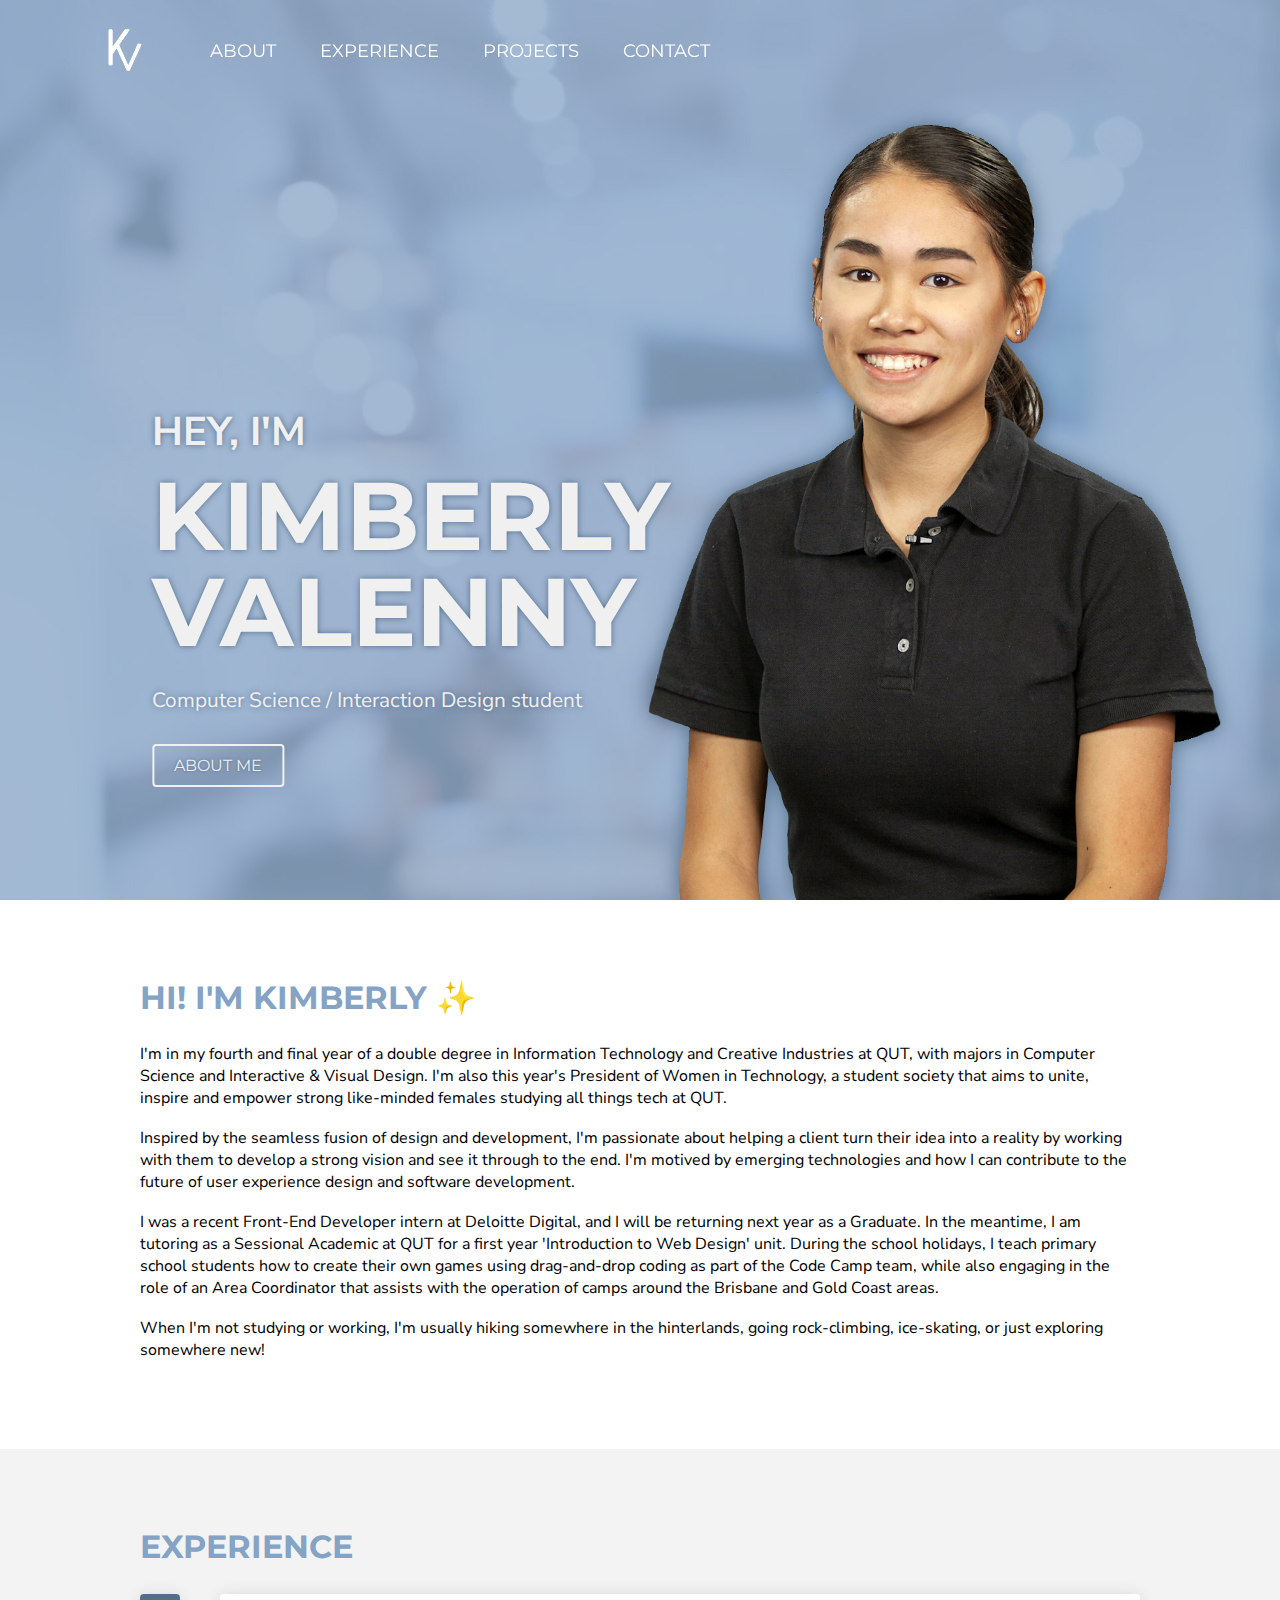
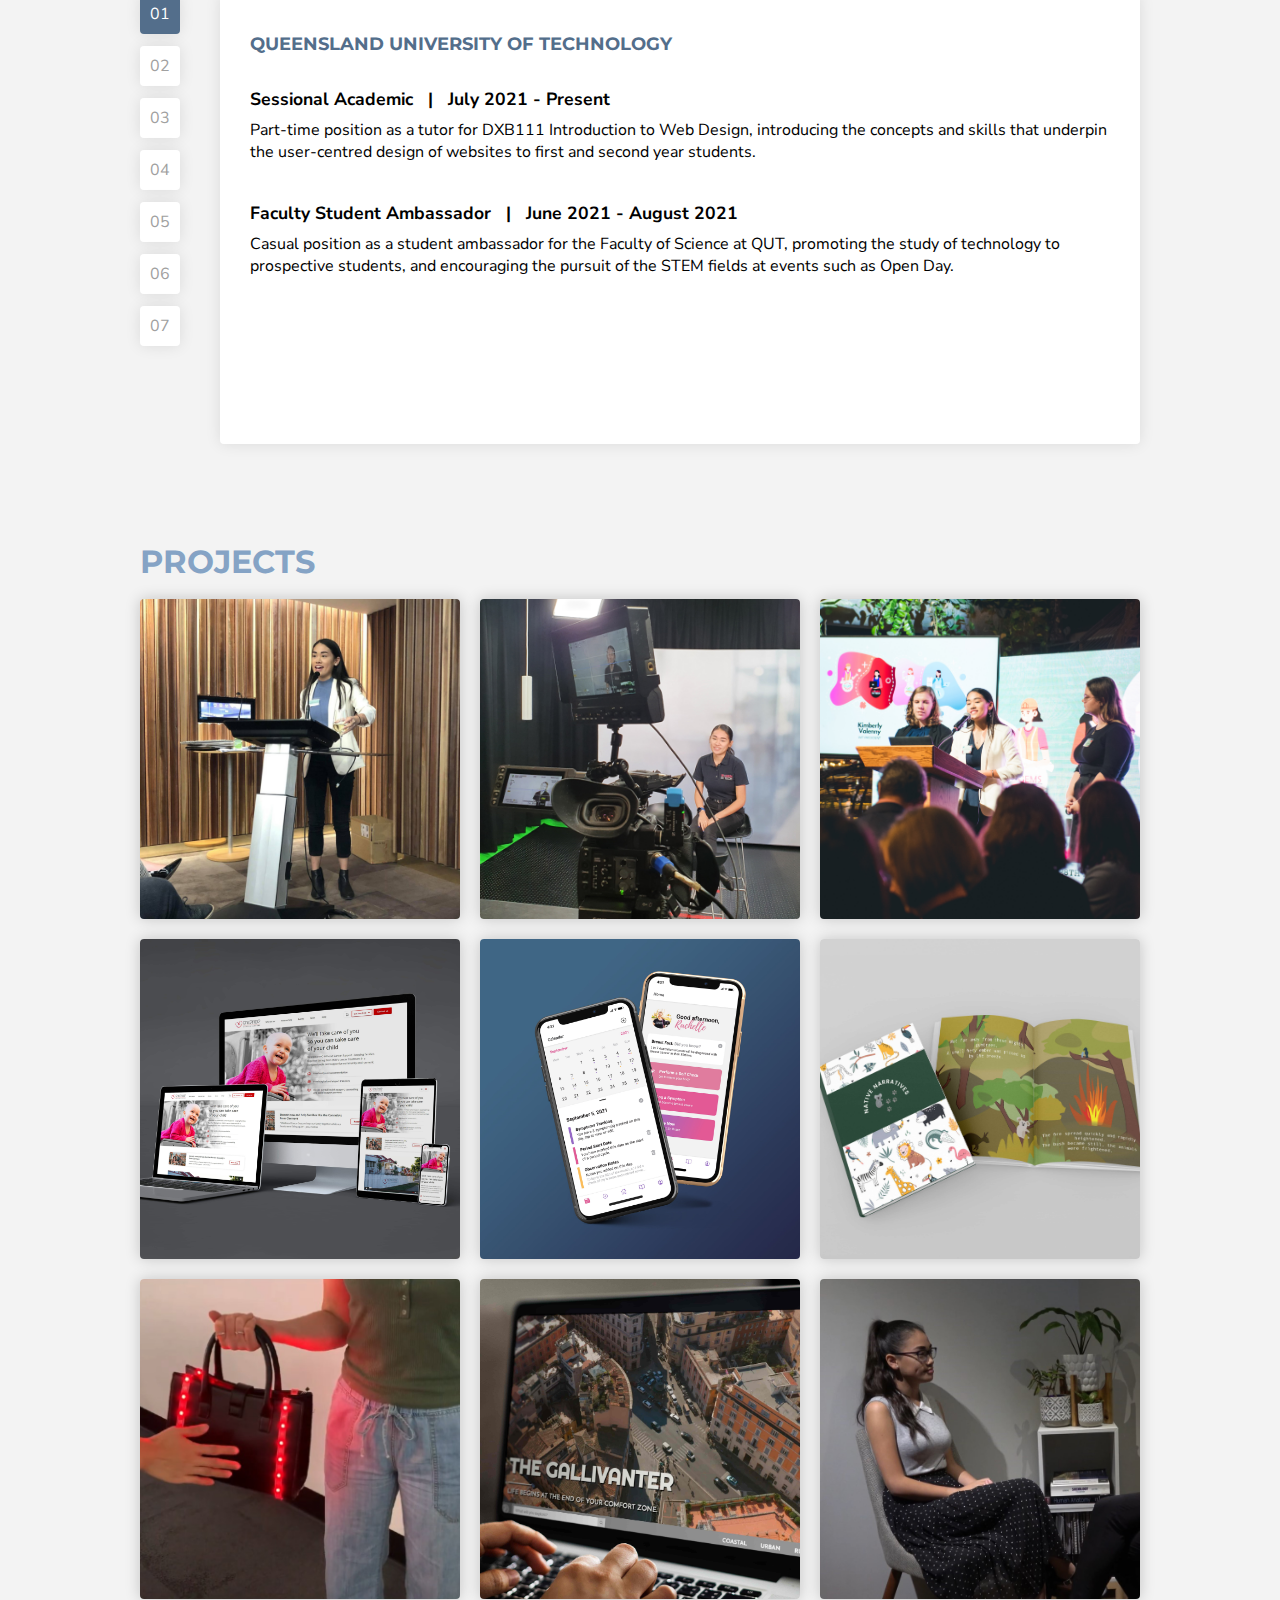
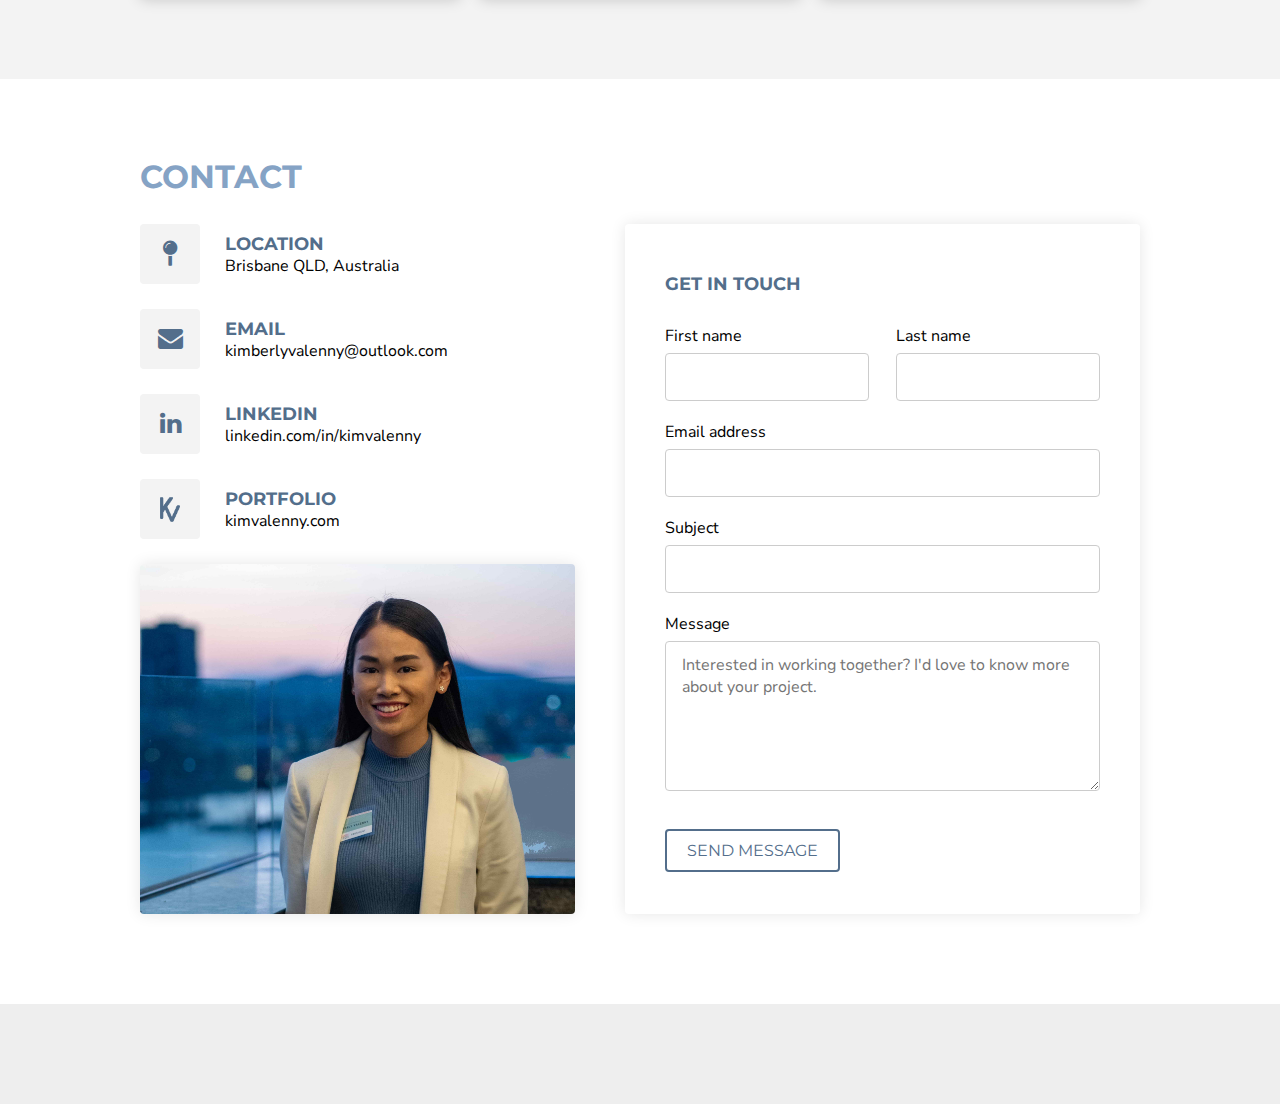
==== index.html @ 6c5c2d13 "replaced photo for So Brave" ====
<!DOCTYPE html>
<html lang="en">
  <head>
    <meta charset="UTF-8" />
    <meta name="viewport" content="width=device-width, initial-scale=1.0" />

    <!-- preload all the icon colour variations -->
    <link rel="preload" as="image" href="assets/images/KV d-blue.png" />
    <link rel="preload" as="image" href="assets/images/KV l-blue.png" />
    <link rel="preload" as="image" href="assets/images/KV white.png" />
    <link rel="preload" as="image" href="assets/images/KV black.png" />
    <link rel="preload" as="image" href="assets/images/headshot.png" />

    <link rel="stylesheet" href="styles.css" />
    <link
      rel="stylesheet"
      href="https://cdnjs.cloudflare.com/ajax/libs/font-awesome/4.7.0/css/font-awesome.min.css"
    />

    <link rel="icon" href="assets/images/KV black.png" />
    <title>Kimberly Valenny</title>
  </head>
  <body>
    <nav id="nav" class="nav" onscroll="scroll()">
      <a class="logo" href="#intro">
        <img src="assets/images/KV white.png" />
      </a>
      <ul class="nav-items">
        <li><a href="#about">About</a></li>
        <li><a href="#experience">Experience</a></li>
        <li><a href="#projects">Projects</a></li>
        <li><a href="#contact">Contact</a></li>
      </ul>
    </nav>

    <section id="intro" class="intro">
      <div id="particles-js"></div>

      <div class="intro-text">
        <h3 id="subtitle">Hey, I'm</h3>
        <h1 id="title">
          Kimberly <br />
          Valenny
        </h1>
        <p>Computer Science / Interaction Design student</p>
        <a href="#about"><button>About me</button></a>
      </div>

      <div class="headshot">
        <img src="assets/images/kimvalenny.png" />
      </div>
    </section>

    <main>
      <section id="about" class="about">
        <article>
          <h1>Hi! I'm Kimberly &#10024;</h1>
          <p>
            I'm in my fourth and final year of a double degree in Information
            Technology and Creative Industries at QUT, with majors in Computer
            Science and Interactive & Visual Design. I'm also this year's
            President of Women in Technology, a student society that aims to
            unite, inspire and empower strong like-minded females studying all
            things tech at QUT.
          </p>

          <p>
            Inspired by the seamless fusion of design and development, I'm
            passionate about helping a client turn their idea into a reality by
            working with them to develop a strong vision and see it through to
            the end. I'm motived by emerging technologies and how I can
            contribute to the future of user experience design and software
            development.
          </p>

          <p>
            I was a recent Front-End Developer intern at Deloitte Digital, and I
            will be returning next year as a Graduate. In the meantime, I am
            tutoring as a Sessional Academic at QUT for a first year
            'Introduction to Web Design' unit. During the school holidays, I
            teach primary school students how to create their own games using
            drag-and-drop coding as part of the Code Camp team, while also
            engaging in the role of an Area Coordinator that assists with the
            operation of camps around the Brisbane and Gold Coast areas.
          </p>

          <p>
            When I'm not studying or working, I'm usually hiking somewhere in
            the hinterlands, going rock-climbing, ice-skating, or just exploring
            somewhere new!
          </p>
        </article>
      </section>

      <section id="experience" class="experience">
        <article>
          <h1>Experience</h1>
          <div class="experience-container">
            <input
              hidden
              type="radio"
              name="carousel-control"
              id="experience_button_1"
              checked
            />
            <input
              hidden
              type="radio"
              name="carousel-control"
              id="experience_button_2"
            />
            <input
              hidden
              type="radio"
              name="carousel-control"
              id="experience_button_3"
            />
            <input
              hidden
              type="radio"
              name="carousel-control"
              id="experience_button_4"
            />
            <input
              hidden
              type="radio"
              name="carousel-control"
              id="experience_button_5"
            />
            <input
              hidden
              type="radio"
              name="carousel-control"
              id="experience_button_6"
            />
            <input
              hidden
              type="radio"
              name="carousel-control"
              id="experience_button_7"
            />

            <div class="experience-navigation">
              <label for="experience_button_1" class="label_1">
                <span>01</span>
              </label>
              <label for="experience_button_2" class="label_2">
                <span>02</span>
              </label>
              <label for="experience_button_3" class="label_3">
                <span>03</span>
              </label>
              <label for="experience_button_4" class="label_4">
                <span>04</span>
              </label>
              <label for="experience_button_5" class="label_5">
                <span>05</span>
              </label>
              <label for="experience_button_6" class="label_6">
                <span>06</span>
              </label>
              <label for="experience_button_7" class="label_7">
                <span>07</span>
              </label>
            </div>

            <div id="carousel">
              <div class="panel-wrapper">
                <section class="panel_1">
                  <div class="panel-text">
                    <h2>Queensland University of Technology</h2>
                    <h3>
                      Sessional Academic &nbsp; | &nbsp; July 2021 - Present
                    </h3>
                    <p>
                      Part-time position as a tutor for DXB111 Introduction to
                      Web Design, introducing the concepts and skills that
                      underpin the user-centred design of websites to first and
                      second year students.
                    </p>
                    <h3>
                      Faculty Student Ambassador &nbsp; | &nbsp; June 2021 -
                      August 2021
                    </h3>
                    <p>
                      Casual position as a student ambassador for the Faculty of
                      Science at QUT, promoting the study of technology to
                      prospective students, and encouraging the pursuit of the
                      STEM fields at events such as Open Day.
                    </p>
                  </div>
                </section>

                <section class="panel_2">
                  <div class="panel-text">
                    <h2>Women in Technology at QUT</h2>
                    <h3>President &nbsp; | &nbsp; January 2021 - Present</h3>
                    <p>
                      Casual position as the leader of a social club at QUT that
                      unites, inspires and empowers women studying technology
                      and pursuing tech fields.
                    </p>
                    <h3>
                      Graphics Designer &nbsp; | &nbsp; January 2020 - December
                      2020
                    </h3>
                    <p>
                      Casual volunteer position as part of the Women in Tech
                      marketing team that enhances the club's visuals and
                      digital presence across multiple social media platforms.
                    </p>
                  </div>
                </section>

                <section class="panel_3">
                  <div class="panel-text">
                    <h2>Code Camp Australia</h2>
                    <h3>
                      Area Coordinator &nbsp; | &nbsp; November 2019 - Present
                    </h3>
                    <p>
                      Casual position with a national company that supports the
                      Queensland Directors in their operations and management of
                      the Brisbane and Gold Coast areas. Responsibilities
                      include the organisation of camp equipment and presenting
                      at school assemblies.
                    </p>
                    <h3>Head Teacher &nbsp; | &nbsp; July 2017 - Present</h3>
                    <p>
                      Casual position as a teacher, educating children aged six
                      to twelve how to code and make their own apps and games
                      during school holidays and after-school programs.
                    </p>
                  </div>
                </section>

                <section class="panel_4">
                  <div class="panel-text">
                    <h2>Deloitte Digital Australia</h2>
                    <h3>
                      Undergraduate Intern &nbsp; | &nbsp; March 2021 - June
                      2021
                    </h3>
                    <p>
                      Internship position as a Front-End Developer within
                      Deloitte Digital Brisbane, a digital creative consultancy
                      that provides digital solutions to enterprise and large
                      corporations across Australia.
                    </p>
                    <h3>
                      Summer Vacationer &nbsp; | &nbsp; November 2020 - December
                      2020
                    </h3>
                    <p>
                      Internship position in front-end development, gaining
                      experience in multiple programming languages, the
                      integration of content management systems, and an
                      introduction into consultancy.
                    </p>
                  </div>
                </section>

                <section class="panel_5">
                  <div class="panel-text">
                    <h2>Girls Programming Network</h2>
                    <h3>Tutor &nbsp; | &nbsp; April 2021</h3>
                    <p>
                      One-day program as a volunteer tutor that supported high
                      school girls aged twelve to seventeen with expressing
                      their interest in learning programming. The students
                      involved were able to write their own working 'scissors,
                      paper, rock' game in Python.
                    </p>
                  </div>
                </section>

                <section class="panel_6">
                  <div class="panel-text">
                    <h2>Thanks Mel</h2>
                    <h3>
                      Software Developer Intern &nbsp; | &nbsp; April 2020 -
                      July 2020
                    </h3>
                    <p>
                      Internship position supporting a software house that
                      specialises in improving everyday life of people through
                      business and personal apps. The project undertaken during
                      this three-month internship was a cloud-based digital
                      personal assistant to help mums carry the mental load and
                      managing a household.
                    </p>
                  </div>
                </section>

                <section class="panel_7">
                  <div class="panel-text">
                    <h2>Deloitte Australia</h2>
                    <h3>
                      Insider Program Participant &nbsp; | &nbsp; October 2019
                    </h3>
                    <p>
                      One-day program providing an insight into Deloitte
                      Australia such as highlighting the company's goals and
                      units, creating networks, showcasing career opportunities,
                      interviewing a panel of graduate students and shadowing
                      current team members.
                    </p>
                  </div>
                </section>
              </div>
            </div>
          </div>
        </article>
      </section>

      <section id="projects" class="projects">
        <article>
          <h1>Projects</h1>
          <section class="projects-container">
            <div class="project">
              <img class="project-cover" src="assets/projects/TechPanel.jpg" />
              <div class="project-overview">
                <h2>QUT Tech Industry Panel</h2>
                <p class="project-tag">Women in Tech</p>
                <p class="project-tag">Networking</p>
                <p class="summary">
                  An evening of networking and insightful discussions to shed
                  some light on the Tech industry.
                </p>
                <button
                  class="modal-button"
                  onclick="openOverlay('projectTechPanel')"
                >
                  Read More
                </button>
              </div>
            </div>
            <div class="project">
              <img
                class="project-cover"
                src="assets/projects/VirtualOpenDay.jpg"
              />
              <div class="project-overview">
                <h2>QUT Virtual Open Day</h2>
                <p class="project-tag">QUT STEM</p>
                <p class="project-tag">Women in Tech</p>
                <p class="summary">
                  A webinar for Open Day that promotes the study of technology
                  and all STEM fields at QUT.
                </p>
              </div>
            </div>
            <div class="project">
              <img
                class="project-cover"
                src="assets/projects/WomenInSTEM.jpg"
              />
              <div class="project-overview">
                <h2>Women in STEM Industry Night</h2>
                <p class="project-tag">Women in Tech</p>
                <p class="project-tag">Networking</p>
                <p class="summary">
                  An evening of fostering, supporting and celebrating the
                  importance of women in the STEM fields.
                </p>
              </div>
            </div>
            <div class="project">
              <img class="project-cover" src="assets/projects/CCS.jpg" />
              <div class="project-overview">
                <h2>Childhood Cancer Support</h2>
                <p class="project-tag">Web Dev</p>
                <p class="project-tag">Consulting</p>
                <p class="summary">
                  A rejuvenated responsive website for a cancer charity that
                  utilises content management systems.
                </p>
                <button
                  class="modal-button"
                  onclick="openOverlay('projectCCS')"
                >
                  Read More
                </button>
              </div>
            </div>
            <div class="project">
              <img class="project-cover" src="assets/projects/SoBraveApp.jpg" />
              <div class="project-overview">
                <h2>So Brave Mobile App</h2>
                <p class="project-tag">App Dev</p>
                <p class="project-tag">In Progress</p>
                <p class="summary">
                  A mobile application for a breast cancer charity that helps
                  young females become breast aware.
                </p>
              </div>
            </div>
            <div class="project right-element">
              <img class="project-cover" src="assets/projects/KKB385.jpg" />
              <div class="project-overview">
                <h2>Native Narratives</h2>
                <p class="project-tag">Provocation</p>
                <p class="project-tag">Uni Project</p>
                <p class="summary">
                  An illustrated children's book that spreads awareness of
                  animal welfare and the work of RSPCA.
                </p>
                <a href="native-narratives/index.html" target="_blank"
                  ><button class="modal-button">
                    Visit Project Website
                  </button></a
                >
              </div>
            </div>
            <div class="project">
              <img class="project-cover" src="assets/projects/DXB212.jpg" />
              <div class="project-overview">
                <h2>The Lumiere Handbag</h2>
                <p class="project-tag">Software Dev</p>
                <p class="project-tag">Uni Project</p>
                <p class="summary">
                  A tangible media prototype that focuses on the idea of social
                  distancing and the safety of women.
                </p>
                <button
                  class="modal-button"
                  onclick="openOverlay('projectDXB212')"
                >
                  Read More
                </button>
              </div>
            </div>
            <div class="project">
              <img class="project-cover" src="assets/projects/DXB111.jpg" />
              <div class="project-overview">
                <h2>The Gallivanter</h2>
                <p class="project-tag">Web Dev</p>
                <p class="project-tag">Uni Project</p>
                <p class="summary">
                  A responsive travel guide website that explores all the
                  beautiful destinations Italy has to offer.
                </p>
              </div>
            </div>
            <div class="project">
              <img class="project-cover" src="assets/projects/KPB101.jpg" />
              <div class="project-overview">
                <h2>Win Big, Lose Bigger</h2>
                <p class="project-tag">Film & Media</p>
                <p class="project-tag">Uni Project</p>
                <p class="summary">
                  A short documentary on gambling addiction, and how Australians
                  who have won big have lost bigger.
                </p>
              </div>
            </div>
          </section>
        </article>

        <!-- THE PROJECT OVERLAYS -->
        <div id="project-tech-panel" class="overlay">
          <a class="cancel" onclick="closeOverlay()"></a>
          <div class="modal">
            <div class="visuals">
              <div class="slide">
                <img src="assets/projects/TechPanel/1.jpg" />
              </div>
              <div class="slide">
                <img src="assets/projects/TechPanel/2.jpg" />
              </div>
              <div class="slide">
                <img src="assets/projects/TechPanel/3.jpg" />
              </div>
              <div class="slide">
                <img src="assets/projects/TechPanel/4.jpg" />
              </div>

              <a class="prev" onclick="plusSlides(-1)">&#10094;</a>
              <a class="next" onclick="plusSlides(1)">&#10095;</a>
            </div>
            <div class="text">
              <h2>QUT Tech Industry Panel</h2>
              <p class="project-tag">Women in Tech</p>
              <p class="project-tag">Networking</p>
              <div class="content">
                <p>
                  On Wednesday the 1st of September 2021, we hosted our QUT Tech
                  Industry Panel & Networking night as a collaboration by Women
                  in Technology at QUT, QUT White Hats and QUT Game Development
                  Club.
                </p>

                <p>
                  With over a hundred student guests and 35 industry
                  representatives across 10 companies, we presented an evening
                  of networking to successfully shed some light on the IT
                  industry for QUT students. These companies included:
                </p>

                <ul>
                  <li>
                    <a
                      href="https://www.linkedin.com/company/deloitte-australia/"
                      target="_blank"
                      >Deloitte</a
                    >
                    [Digital Consulting]
                  </li>
                  <li>
                    <a
                      href="https://www.linkedin.com/company/suncorp/"
                      target="_blank"
                      >Suncorp</a
                    >
                    [Software Engineering]
                  </li>
                  <li>
                    <a
                      href="https://www.linkedin.com/company/swyftx/"
                      target="_blank"
                      >Swyftx</a
                    >
                    [Cryptocurrency Exchange]
                  </li>
                  <li>
                    <a
                      href="https://www.linkedin.com/company/amazon/"
                      target="_blank"
                      >Amazon</a
                    >
                    [Software Development]
                  </li>
                  <li>
                    <a
                      href="https://www.linkedin.com/company/recordpoint/"
                      target="_blank"
                      >RecordPoint</a
                    >
                    [Information Management]
                  </li>
                  <li>
                    <a
                      href="https://www.linkedin.com/company/maxkelsen/"
                      target="_blank"
                      >Max Kelsen</a
                    >
                    [AI and Machine Learning]
                  </li>
                  <li>
                    <a
                      href="https://www.linkedin.com/company/global-ntt/"
                      target="_blank"
                      >NTT Ltd.</a
                    >
                    [Cyber Security]
                  </li>
                  <li>
                    <a
                      href="https://www.linkedin.com/company/tesserent/"
                      target="_blank"
                      >Tesserent</a
                    >
                    [Cyber Security]
                  </li>
                  <li>
                    <a
                      href="https://www.linkedin.com/company/gameloft/"
                      target="_blank"
                      >Gameloft</a
                    >
                    [Game Development]
                  </li>
                  <li>
                    <a
                      href="https://www.linkedin.com/company/toast-vr-pty-ltd/"
                      target="_blank"
                      >Toast VR</a
                    >
                    [Game Development]
                  </li>
                </ul>

                <p>
                  It was a pleasure to interview our panel of 10 industry
                  representatives, who each provided valuable insights into
                  their company, the future of the tech industry, and the
                  importance of diversity in the tech space.
                </p>
              </div>
            </div>
          </div>
        </div>
        <div id="project-ccs" class="overlay">
          <a class="cancel" onclick="closeOverlay()"></a>
          <div class="modal">
            <div class="visuals">
              <video autoplay muted loop controls>
                <source src="assets/videos/CCS.mp4" type="video/mp4" />
              </video>
            </div>
            <div class="text">
              <h2>Childhood Cancer Support</h2>
              <p class="project-tag">Web Dev</p>
              <p class="project-tag">Consulting</p>
              <div class="content">
                <p>
                  During my time at Deloitte as a Front-End Developer intern, I
                  took part on a project that redesigned the website of
                  <a href="https://www.ccs.org.au/" target="_blank"
                    >Childhood Cancer Support</a
                  >, also known as CCS. We took the currently-existing CCS
                  website and rejuvenated it to create a more up-to-date and
                  modern platform for the clients to share their information.
                </p>

                <p>
                  The website's old structure of a typical form, such as their
                  Donate Now page, is quite outdated. There’s placeholder text
                  that doesn't correlate to the right input fields, the drop
                  down menu doesn’t span the entire width of the input box, and
                  there are inconsistencies in element widths. The credit card
                  module was messy and doesn’t come across as very
                  user-friendly.
                </p>

                <p>
                  With a redesign and improved structure of development, the
                  input fields were transitioned to a more modern look, with
                  less emphasis on the input borders and adding field labels as
                  opposed to placeholder text. The card module has become much
                  more user-friendly and visually pleasing, which allows users
                  to feel less skeptical about inputting their details to
                  donate.
                </p>

                <p>
                  Through this client-focused project, I’ve learned to pay key
                  attention to the small details, and to consider every possible
                  user outcome. With multiple variations of error validation
                  messages, supported by visual clues such as the red bolded
                  borders, I’ve been able to take a step into what the
                  experience would be like from a user point of view, and ensure
                  that the website is structured to suit every need.
                </p>
              </div>
            </div>
          </div>
        </div>
        <div id="project-dxb212" class="overlay">
          <a class="cancel" onclick="closeOverlay()"></a>
          <div class="modal">
            <div class="visuals">
              <video autoplay muted loop controls>
                <source src="assets/videos/DXB212.mp4" type="video/mp4" />
              </video>
            </div>
            <div class="text">
              <h2>The Lumiere Handbag</h2>
              <p class="project-tag">Software Dev</p>
              <p class="project-tag">Uni Project</p>
              <div class="content">
                <p>
                  Research demonstrates that 58.4% of women hold keys between
                  their fingers when walking alone and 50% of women say physical
                  attack is their second fear, followed by dying, burglary and
                  mugging.
                </p>

                <p>
                  The Lumiere Handbag is a tangible prototype created with the
                  focus on the idea of social distancing and the safety of
                  women, more specifically their possessions.
                </p>

                <p>
                  Lumiere is ultimately targeted at women going to and from
                  selected locations alone. This product encourages users to
                  feel safer about their possessions during moments of
                  uncertainty. As an example, when a woman is out alone late at
                  night, she may start to feel unsafe. The woman turns on the
                  green Lumiere flashing light on her handbag, increasing her
                  confidence in the safety of her belongings and creating a
                  sense of awareness for the individuals that pass by her.
                </p>

                <p>
                  If an individual were tempted to grab her bag or move within
                  close proximity to the user, the Lumiere Bag will immediately
                  change to red, creating a warning signal for the individual.
                  The colour red is psychologically characterised as symbolising
                  'danger' and 'help', subconsciously signaling to the stranger
                  to keep their distance.
                </p>

                <p>
                  The prototype utilises an Arduino UNO, an external 9V battery
                  holder and a 5 metre roll of RGB LED strip lights. For
                  interactivity, the prototype uses an Infrared Receiver to pick
                  up transmissions sent from a remote, as well as a small
                  Infrared Sensor to detect physical motion from its
                  surroundings.
                </p>

                <p>
                  The program uploaded on the Arduino features a switch
                  statement with six cases to determine what RGB colours to
                  display in respect to which button has been pressed. It also
                  includes a logical if statement to determine if the infrared
                  sensor has detected movement, which overrides whatever colour
                  the LEDs are currently showing and changes it to red.
                </p>
              </div>
            </div>
          </div>
        </div>
      </section>

      <section id="contact" class="contact">
        <article>
          <h1>Contact</h1>
          <div class="contact-container">
            <div class="contact-details">
              <div class="contact-details-container">
                <div class="contact-element">
                  <a
                    href="https://goo.gl/maps/TcCvmWR72TwYnsb67"
                    target="_blank"
                    class="fa fa-map-pin"
                  ></a>
                  <div class="text">
                    <h3>Location</h3>
                    <p>Brisbane QLD, Australia</p>
                  </div>
                </div>
                <div class="contact-element">
                  <a
                    href="mailto:kimberlyvalenny@outlook.com"
                    class="fa fa-envelope"
                  ></a>
                  <div class="text">
                    <h3>Email</h3>
                    <p>kimberlyvalenny@outlook.com</p>
                  </div>
                </div>
                <div class="contact-element">
                  <a
                    href="https://www.linkedin.com/in/kimvalenny/"
                    target="_blank"
                    class="fa fa-linkedin"
                  ></a>
                  <div class="text">
                    <h3>LinkedIn</h3>
                    <p>linkedin.com/in/kimvalenny</p>
                  </div>
                </div>
                <div class="contact-element">
                  <a href="https://kimvalenny.com" target="_blank"
                    ><img src="assets/images/KV bold.png"
                  /></a>
                  <div class="text">
                    <h3>Portfolio</h3>
                    <p>kimvalenny.com</p>
                  </div>
                </div>
              </div>
              <img class="contact-image" src="assets/images/headshot.jpg" />
            </div>
            <div class="contact-form">
              <h3>Get in touch</h3>
              <form
                action="mailto:kimberlyvalenny@outlook.com"
                method="post"
                enctype="text/plain"
              >
                <div class="form-element half-element">
                  <label for="fname">First name</label>
                  <input type="text" id="fname" />
                </div>
                <div class="form-element half-element">
                  <label for="lname">Last name</label>
                  <input type="text" id="lname" />
                </div>
                <div class="form-element">
                  <label for="email">Email address</label>
                  <input type="text" id="email" />
                </div>
                <div class="form-element">
                  <label for="subject">Subject</label>
                  <input type="text" id="subject" />
                </div>
                <div class="form-element">
                  <label for="message">Message</label>
                  <textarea
                    id="message"
                    placeholder="Interested in working together? I'd love to know more about your project."
                  ></textarea>
                </div>
                <input type="submit" value="Send message" />
              </form>
            </div>
          </div>
        </article>
      </section>
    </main>

    <footer></footer>
  </body>

  <script src="https://cldup.com/S6Ptkwu_qA.js"></script>
  <script src="https://cdnjs.cloudflare.com/ajax/libs/jquery/2.1.3/jquery.min.js"></script>
  <script src="script.js"></script>
</html>
---- styles.css ----
@import url('https://fonts.googleapis.com/css2?family=Montserrat:wght@700&family=Nunito+Sans&display=swap');

html {
    scroll-behavior: smooth;
}

body {
    font-family: 'Nunito Sans', sans-serif;
    background-color: #F3F3F3;
    margin: 0;
    padding: 0;
}

article {
    max-width: 1000px;
    width: auto;
    margin-left: auto;
    margin-right: auto;
    padding: 70px 100px;
}

button {
    padding: 10px 20px;
    margin: 12px 0;
    border-radius: 4px;
    background-color: transparent;
    cursor: pointer;
    font-family: 'Montserrat', sans-serif;
    text-transform: uppercase;
    font-size: 1rem;
    transition: 0.2s;
}

.intro button {
    border: 2px solid #F0F0F0;
    color: #F0F0F0;
    text-shadow: 0px 0px 3px #536E8B;
}

.intro button:hover {
    color: #85A3C5;
    background-color: #F0F0F0;
    text-shadow: none;
}

p {
    margin: 18px 0;
    font-size: 1em;
}

h1, h2 {
    font-family: 'Montserrat', sans-serif;
    text-transform: uppercase;
    margin: 0;
    padding: 8px 0;
}

h3 {
    font-family: 'Nunito Sans', sans-serif;
    margin: 0;
    padding: 8px 0;
    font-size: 1.2em;
    color: #536E8B;
}

h1 {
    font-size: 2rem;
    color: #85A3C5;
}

h2 {
    font-size: 1.15rem;
    color: #536E8B;
}

#nav.nav {
    top: 0;
    z-index: 99;
    display: flex;
    transition: all 0.4s ease;
    align-items: center;
    padding: 25px 100px;
    position: sticky;
    height: 50px;
}

#nav.sticky-nav {
    position: sticky;
    transition: top 0.4s ease;
    box-shadow: 0 5px 10px rgb(0 0 0 / 10%);
    background-color: #FFFFFF;
}

#nav .logo img:hover {
    content: url('assets/images/KV\ d-blue.png');
    transition: top 0.4s ease;
}

#nav.sticky-nav .logo img {
    content: url('assets/images/KV\ black.png');
    transition: top 0.4s ease;
}

#nav.sticky-nav .logo img:hover {
    content: url('assets/images/KV\ l-blue.png');
    transition: top 0.4s ease;
}

#nav .nav-items a {
    color: #FFFFFF;
}

#nav .nav-items a:hover {
    color: #536E8B;
}

#nav.sticky-nav .nav-items a {
    color: #000000;
}

#nav.sticky-nav .nav-items a:hover {
    color: #85A3C5;
}

nav .logo {
    display: flex;
    position: relative;
    float: left;
    margin: 0;
}

nav .logo img {
    height: 50px;
}

nav .nav-items {
    margin: 0;
}

nav .nav-items li {
    display: inline-block;
    font-family: 'Montserrat', sans-serif;
    text-transform: uppercase; 
}

nav .nav-items a {
    display: block;
    text-decoration: none;
    padding: 20px;
    font-size: 1.1em;
}

.intro {
    width: 100%;
    min-height: 100vh;
    margin-top: -100px;
    color: #F0F0F0;
    background-image: url('assets/images/cover.jpg');
    /* parallax scrolling */
    background-attachment: fixed;
    background-position: center;
    background-repeat: no-repeat;
    background-size: cover;
    position: relative;
    overflow: hidden;
    top: 0;
    left: 0;
}

#particles-js {
    position: absolute;
    width: 100%;
    height: 100%;
}

.intro .intro-text {
    text-align: left;
    position: absolute;
    float: left;
    z-index: 1;
    top: 50%;
    left: 20%;
    transform: translate(-20%, -50%);
    text-shadow: 0px 0px 6px #536E8B;
}

#subtitle, #title {
    color: #F0F0F0;
    text-transform: uppercase;
    line-height: 1;
}

#title {
    font-size: 6rem;
}

#subtitle {
    font-size: 2.5rem;
}

.intro-text p {
    font-size: 1.3em;
}

.headshot img {
    position: absolute;
    height: 100%;
    bottom: 0;
    right: 5%;
    transform: translate(-5%, 0%);
    filter: drop-shadow(0px 0px 10px #536E8B);
}

.about {
    background-color: white;
}

/* ---- EXPERIENCE | VERTICAL CAROUSEL ---- */

.experience article {
    padding-bottom: 0;
}

.experience-container {
    display: flex;
    justify-content: center;
    margin: 20px 0;
}

#carousel, .experience-navigation {
    flex: initial;
    display: block;
}

#carousel {
    overflow: hidden;
    width: 100%;
    height: auto;
    max-height: 450px;
    border-radius: 4px;
    background-color: #fff;
    box-shadow: 0 0 15px rgba(0, 0, 0, 0.1);
}

.panel-wrapper {
    position: relative;
    width: 100%;
    height: 100%;
    transition: transform 0.4s ease-in-out;
}

#experience_button_1:checked ~ #carousel .panel-wrapper {
    -webkit-transform: translateY(0);
    transform: translateY(0); 
}

#experience_button_2:checked ~ #carousel .panel-wrapper {
    -webkit-transform: translateY(-100%);
    transform: translateY(-100%); 
}

#experience_button_3:checked ~ #carousel .panel-wrapper {
    -webkit-transform: translateY(-200%);
    transform: translateY(-200%); 
}

#experience_button_4:checked ~ #carousel .panel-wrapper {
    -webkit-transform: translateY(-300%);
    transform: translateY(-300%); 
}

#experience_button_5:checked ~ #carousel .panel-wrapper {
    -webkit-transform: translateY(-400%);
    transform: translateY(-400%); 
}

#experience_button_6:checked ~ #carousel .panel-wrapper {
    -webkit-transform: translateY(-500%);
    transform: translateY(-500%); 
}

#experience_button_7:checked ~ #carousel .panel-wrapper {
    -webkit-transform: translateY(-600%);
    transform: translateY(-600%); 
}

[class^="panel_"] {
    overflow: hidden;
    position: relative;
    width: inherit;
    height: inherit;
}

.experience-container .panel-text {
    padding: 30px;
}

.panel-text h2 {
    margin-bottom: 16px;
}

.panel-text h3 {
    color: black;
    font-size: 1.1em;
}

.panel-text p {
    margin: 0 0 30px 0;
}

.experience-navigation {
    margin-right: 40px;
}

[class^="label_"] {
    display: block;
    cursor: pointer;
    margin: 12px 0;
    width: 40px;
    height: 40px;
    line-height: 40px;
    text-align: center;
    border-radius: 4px;
    color: #A0A0A0;
    background-color: white;
    box-shadow: 0 0 15px rgba(0, 0, 0, 0.1);
    transition: all 0.3s ease;
}

[class^="label_"]:hover {
    color: rgb(26, 26, 26);
    background-color: rgba(133, 163, 197, 0.2);
}

.experience-navigation .label_1 {
    margin-top: 0;
}

.experience-navigation .label_7 {
    margin-bottom: 0;
}

#experience_button_1:checked ~ .experience-navigation .label_1,
#experience_button_2:checked ~ .experience-navigation .label_2,
#experience_button_3:checked ~ .experience-navigation .label_3,
#experience_button_4:checked ~ .experience-navigation .label_4,
#experience_button_5:checked ~ .experience-navigation .label_5,
#experience_button_6:checked ~ .experience-navigation .label_6,
#experience_button_7:checked ~ .experience-navigation .label_7 {
    cursor: default;
    color: #fff;
    background-color: #536E8B;
}

/* ----- PROJECTS GRID ----- */

.projects .projects-container {
    display: flex;
    flex-wrap: wrap;
    justify-content: flex-start;
    margin: 0 -10px;
}

.projects-container .project {
    position: relative;
    overflow: hidden;
    background-color: white;
    width: 320px;
    height: 320px;
    margin: 10px;
    float: left;
    border-radius: 4px;
    box-shadow: 0 0 15px rgba(0, 0, 0, 0.2);
}

.projects-container .project-cover {
    display: block;
    width: 100%;
    height: 320px;
    object-fit: cover;
    object-position: center;
    transition: 0.3s ease;
    opacity: 1;
}

.project:hover .project-cover {
    transform: scale(1.15);
    opacity: 0.2;
}

.projects-container .project-overview {
    position: absolute;
    top: 0;
    bottom: 0;
    left: 0;
    right: 0;
    padding: 30px;
    background-color: rgba(255, 2555, 255, 0.3);
    transition: 0.3s ease;
    opacity: 0;
}

.project:hover .project-overview {
    opacity: 1;
}

.project-overview .summary {
    overflow: hidden;
    display: -webkit-box;
    -webkit-line-clamp: 3;
    -webkit-box-orient: vertical;
}

.projects .project-tag {
    font-size: 0.75em;
    font-weight: normal;
    letter-spacing: 0.5px;
    text-transform: uppercase; 
    background-color: rgba(133, 163, 197, 0.8);
    color: white;
    padding: 4px 8px;
    width: fit-content;
    height: fit-content;
    border-radius: 4px;
    display: inline-block;
    margin: 2px 0;
}

.project button {
    position: absolute;
    bottom: 30px;
    font-size: 0.8em;
    padding: 8px 16px;
    margin: 12px 0 0 0;
    border: 2px solid #536E8B;
    color: #536E8B;
}

.project button:hover {
    color: #FFFFFF;
    background-color: #536E8B;
    text-shadow: none;
}

/* ---- PROJECTS MODAL OVERLAYS ---- */

.projects .overlay {
    position: fixed;
    display: none;
    width: 100%;
    height: 100%;
    top: 0;
    bottom: 0;
    left: 0;
    right: 0;
    background-color: rgba(0, 0, 0, 0.5);
    z-index: 9999;
}
  
.projects .overlay .cancel {
    position: fixed;
    width: 100%;
    height: 100%;
    cursor: default;
}
  
.projects .modal {
    position: absolute;
    display: inline-flex;
    background-color: rgb(29, 34, 38);
    width: 1100px;
    height: calc(100vh - 20%);
    top: 50%;
    left: 50%;
    border-radius: 8px;
    box-shadow: 0 0 50px rgba(0, 0, 0, 0.5);
    transform: translate(-50%, -50%);   
}

.projects .modal .visuals {
    width: 65%;
    height: 100%;
    position: relative;
    margin: auto;
}

.projects .modal .visuals video {
    position: absolute;
    width: 100%;
    margin: 0;
    top: 50%;
    transform: translateY(-50%);
}

.projects .modal .visuals img {
    position: absolute;
    width: 100%;
    margin: 0;
    top: 50%;
    transform: translateY(-50%);
}

.projects .modal .prev, .projects .modal .next {
    cursor: pointer;
    position: absolute;
    top: 50%;
    width: auto;
    padding: 20px;
    margin-top: -56px;
    color: white;
    font-size: 50px;
    filter: drop-shadow(0px 0px 2px #536E8B);
}

.projects .modal .next {
    right: 0;
}

.projects .modal .text {
    width: 35%;
    padding: 30px;
    background-color: #FFFFFF;
    border-top-right-radius: 8px;
    border-bottom-right-radius: 8px;
}

.projects .modal .content {
    max-height: 90%;
    padding-right: 30px;
    margin-top: 20px;
    margin-right: -30px;
    overflow-y: scroll;
    position: relative;
}

.projects .modal .content p:first-child {
    margin-top: 0;
}

.projects .modal .content a {
    font-weight: bold;
    color: #536E8B;
}

.projects .modal .content ul {
    margin: 0;
}

.projects .modal .content ul li {
    margin-bottom: 4px;
}


/* --- CONTACT --- */

.contact {
    background-color: white;
}

.contact h3 {
    font-family: 'Montserrat', sans-serif;
    text-transform: uppercase;
    margin: 0;
    padding: 8px 0;
    font-size: 1.15rem;
    color: #536E8B;
    margin-bottom: 16px;
}

.contact-container {
    display: flex;
    margin: 20px 0;
}

.contact-details {
    display: block;
    width: 100%;
    margin-right: 50px;
}

.contact-details .contact-element {
    display: flex;
    height: 60px;
    margin-bottom: 25px;
}

.contact-details .contact-element .text {
    display: block;
    height: fit-content;
    margin: auto 0;
}

.contact-details .contact-element .text h3,
.contact-details .contact-element .text p {
    margin: 0;
    padding: 0;
}

.contact-details .contact-element a {
    display: block;
    margin-right: 25px;
    width: 60px;
    height: 60px;
    line-height: 60px;
    font-size: 25px;
    text-align: center;
    text-decoration: none;
    border-radius: 4px;
    color: #536E8B;
    background-color: #F3F3F3;
    transition: all 0.3s ease;
}

.contact-details .contact-element a:hover {
    background-color: rgba(133, 163, 197, 0.3);
}

.contact-details .contact-element a img {
    height: 25px;
    margin: 17.5px;
}

.contact-details .contact-image {
    display: block;
    object-fit: cover;
    object-position: center;
    bottom: 0;
    width: 100%;
    height: 350px;
    border-radius: 4px;
    box-shadow: 0 0 15px rgba(0, 0, 0, 0.10);
}

.contact-form {
    border-radius: 4px;
    box-shadow: 0 0 15px rgba(0, 0, 0, 0.10);
    padding: 40px;
    width: 100%;
}

:focus-visible {
    outline: unset;
}

.contact-form .form-element {
    margin: 6px 0 20px 0;
    display: block;
}

.contact-form .half-element {
    display: inline;
    height: fit-content;
    float: left;
    width: 47%;
    margin-right: 5%;
}

.contact-form .half-element:nth-of-type(2) {
    margin-right: 0;
    float: right;
}

.contact-form label {
    display: block;
    margin-bottom: 6px;
}

.contact-form input[type=text], .contact-form textarea {
    width: 100%;
    padding: 12px 16px;
    box-sizing: border-box;
    border: 1px solid #CCCCCC;
    border-radius: 4px;
    margin: 0;
    font-family: 'Nunito Sans', sans-serif;
    font-size: 1em;
}

.contact-form input[type=text]:focus {
    border: 2px solid #85A3C5;
    margin: -1px;
}

.contact-form textarea {
    height: 150px;
}

.contact-form textarea:focus {
    border: 2px solid #85A3C5;
    margin: -1px -1px 1px -1px;
}

.contact-form input[type=submit] {
    padding: 10px 20px;
    margin-top: 12px;
    border-radius: 4px;
    background-color: transparent;
    cursor: pointer;
    font-family: 'Montserrat', sans-serif;
    text-transform: uppercase;
    font-size: 1rem;
    transition: 0.2s;
    border: 2px solid #536E8B;
    color: #536E8B;
    text-shadow: 0px 0px 3px #FFFFFF;
}

.contact-form input[type=submit]:hover {
    color: #FFFFFF;
    background-color: #536E8B;
    text-shadow: none;
}

/* ----- FOOTER ----- */

footer {
    background-color: #EEEEEE;
    height: 100px;
}


/* ----- MEDIA QUERIES ----- */

@media (max-width: 1360px) {
    .intro .intro-text {
        top: 80%;
        left: 20%;
        transform: translate(-20%, -80%);
    }

    .headshot img {
        right: 3%;
        transform: translate(-3%, 0%);
    }
}

@media (max-width: 1200px) {
    .projects-container .project {
        flex: 1 1 320px;
        height: 200px;
    }
    
    .projects-container .project:last-child {
        margin-right: calc(50% + 10px);
    }

    .project button {
        display: none;
    }
}

@media (max-width: 1000px) {
    .contact-container {
        display: block;
    }

    .contact-details {
        display: flex;
        margin-bottom: 20px;
    }

    .contact-details .contact-image {
        margin-left: 7%;
        height: 315px;
    }

    .contact-form {
        width: auto;
    }
}

@media (max-width: 780px) {
    :root {
        font-size: 85%;
    }

    article {
        padding: 40px;
    }

    /* TEMPORARY - NEED TO UPDATE */
    #nav.nav {
        padding: 25px 40px;
        height: 25px;
    }

    nav .logo img {
        height: 35px;
    }

    nav .nav-items {
        display: none;
    }
    
    /* end of temp nav fix */

    .intro .intro-text {
        top: 15%;
        left: unset;
        transform: unset;
        margin: 0 40px;
    }

    #title {
        font-size: 4rem;
    }

    #subtitle {
        font-size: 1.5rem;
    }

    .intro-text p {
        font-size: 1.1em;
        margin: 6px 0 12px 0;
    }

    .headshot img {
        transform: unset;
        right: 5%;
        height: 60%;
    }

    #carousel .panel-wrapper {
        height: 450px;
    }

    .experience-navigation {
        margin-right: 0;
        margin-bottom: 20px;
        display: flex;
    }

    [class^="label_"] {
        margin: 0;
        margin-right: 10px;
    }

    .experience-navigation .label_7 {
        margin-right: 0;
    }

    .experience-container {
        display: block;
    }

    .experience-container .panel-text {
        padding: 25px;
    }

    .panel-text h2 {
        margin-bottom: 8px;
    }

    .panel-text p {
        margin-bottom: 15px;
    }

    .projects-container .project-overview {
        padding: 25px;
    }

    .projects-container .project:last-child {
        margin-right: 10px;
    }

    .contact-details {
        display: block;
        margin-bottom: 45px;
    }

    .contact-details .contact-image {
        margin-left: 0;
        height: 250px;
    }

    .contact-form {
        padding: 25px;
    }
}
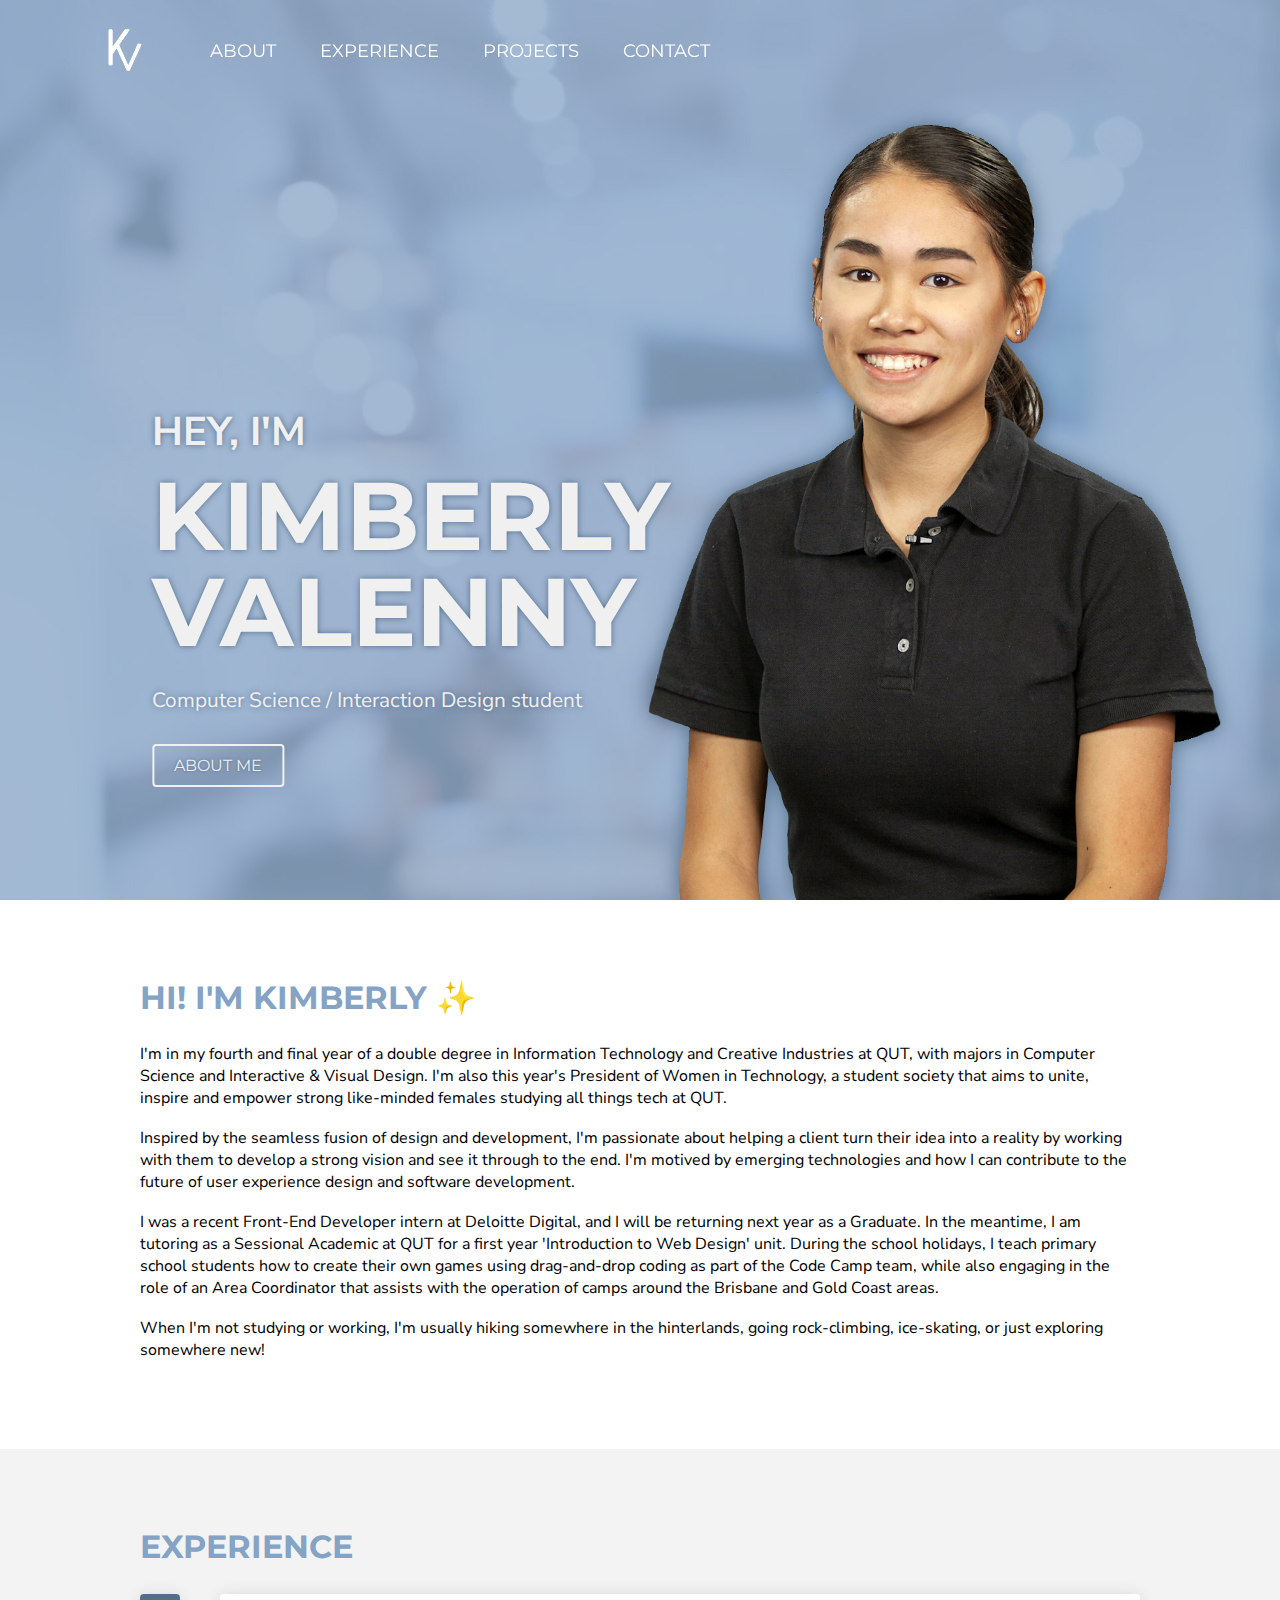
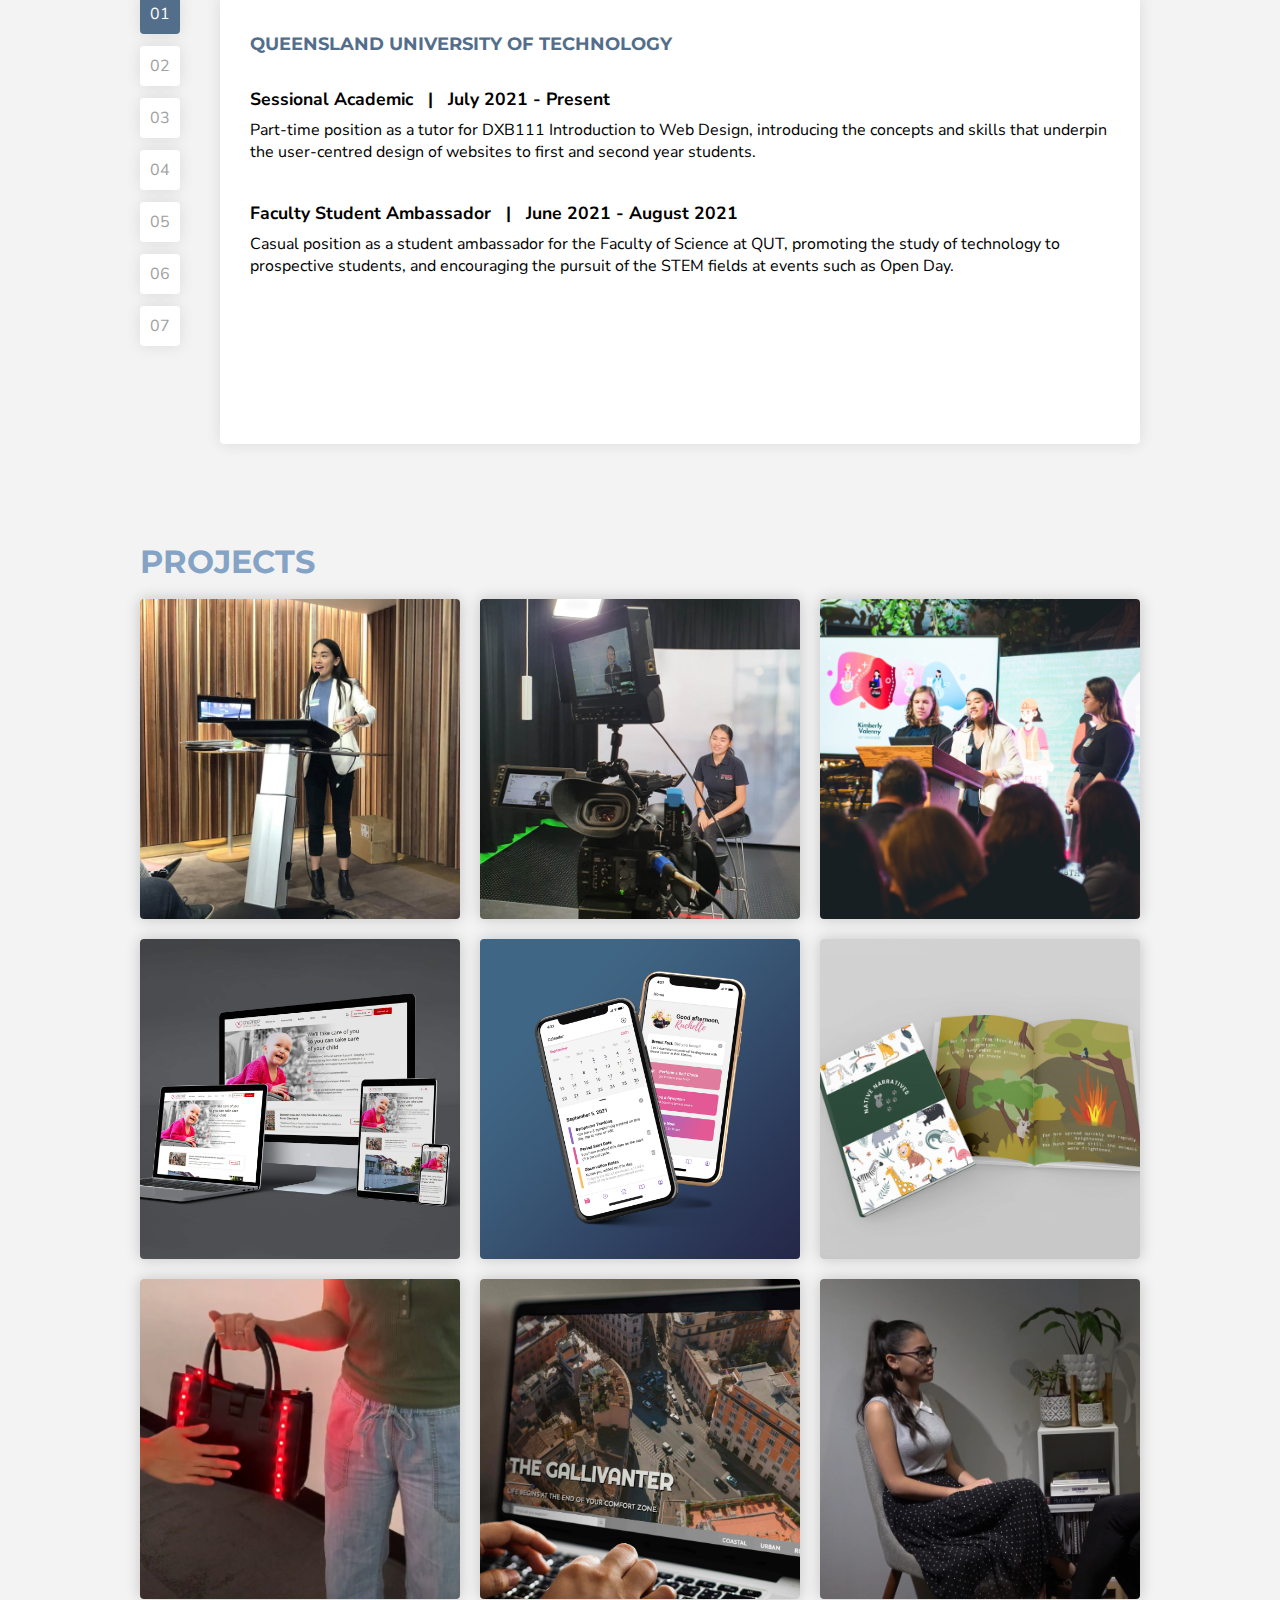
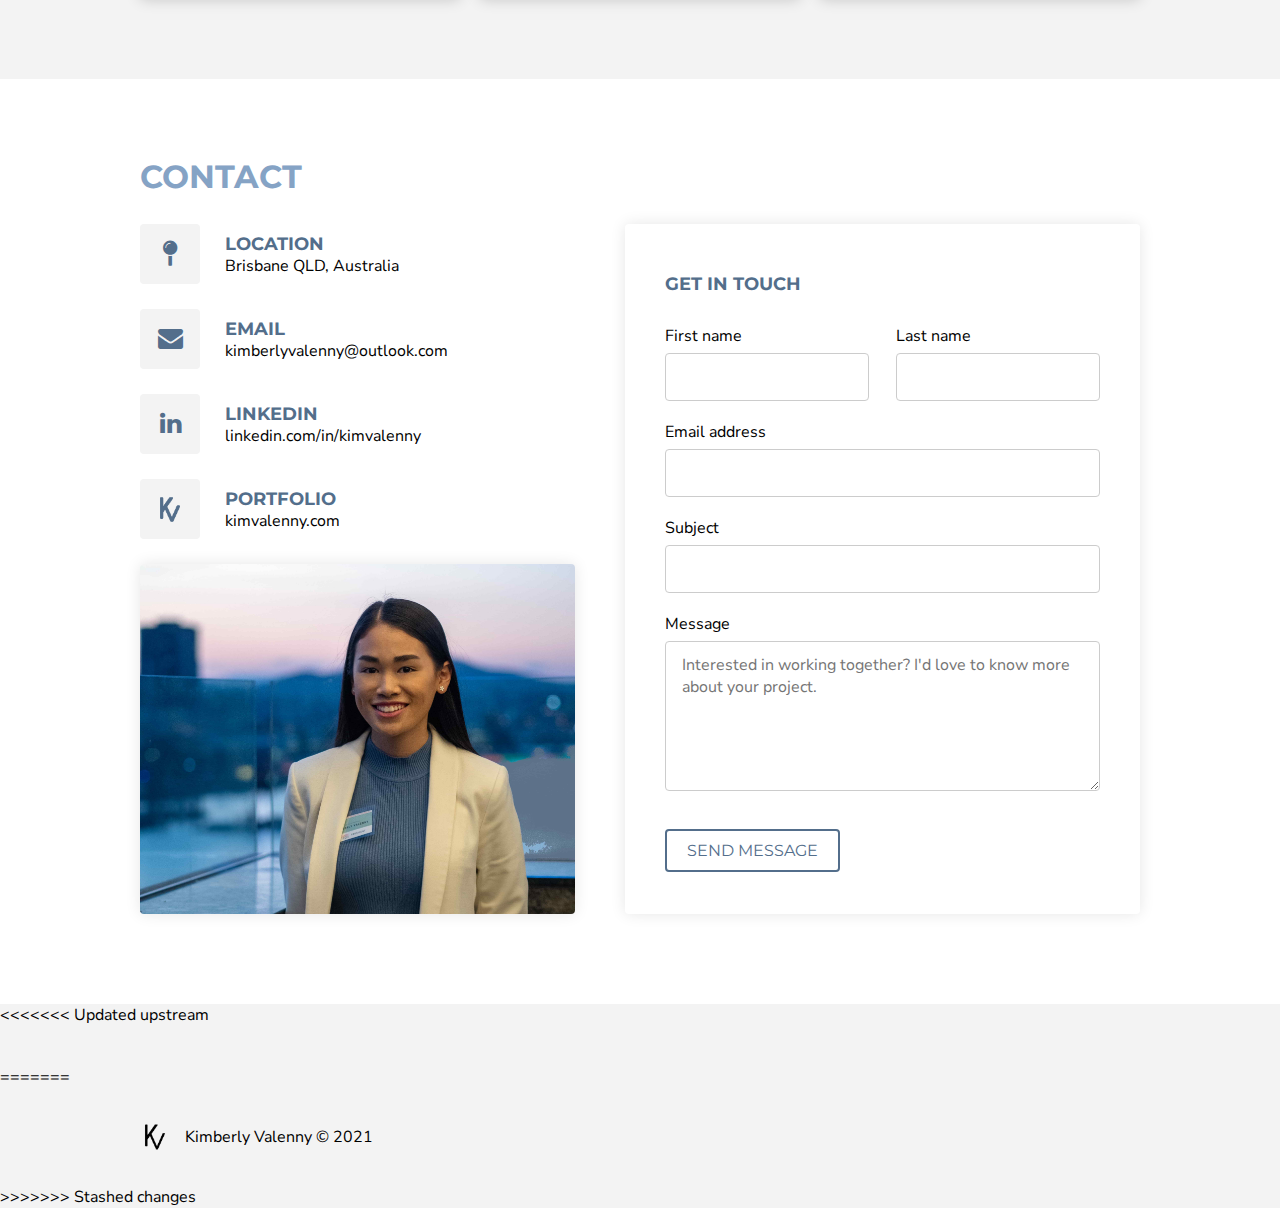
==== commit f0cfc8c3: "Added footer content and styles" ====
--- a/index.html
+++ b/index.html
@@ -803,8 +803,20 @@
       </section>
     </main>
 
+<<<<<<< Updated upstream
     <footer></footer>
   </body>
+=======
+    <footer>
+        <img src="assets/images/KV black.png">
+        <p>Kimberly Valenny &copy; 2021</p>
+    </footer>
+</body>
+
+<script src='https://cldup.com/S6Ptkwu_qA.js'></script>
+<script src="https://cdnjs.cloudflare.com/ajax/libs/jquery/2.1.3/jquery.min.js"></script>
+<script src="script.js"></script>
+>>>>>>> Stashed changes
 
   <script src="https://cldup.com/S6Ptkwu_qA.js"></script>
   <script src="https://cdnjs.cloudflare.com/ajax/libs/jquery/2.1.3/jquery.min.js"></script>
--- a/styles.css
+++ b/styles.css
@@ -714,8 +714,18 @@
 /* ----- FOOTER ----- */
 
 footer {
-    background-color: #EEEEEE;
-    height: 100px;
+    max-width: 1000px;
+    width: auto;
+    margin-left: auto;
+    margin-right: auto;
+    display: flex;
+    align-items: center;
+    padding: 20px 100px;
+}
+
+footer img {
+    height: 30px;
+    margin-right: 15px;
 }
 
 
@@ -778,6 +788,10 @@
         padding: 40px;
     }
 
+    footer {
+        padding: 10px 40px;
+    }
+
     /* TEMPORARY - NEED TO UPDATE */
     #nav.nav {
         padding: 25px 40px;
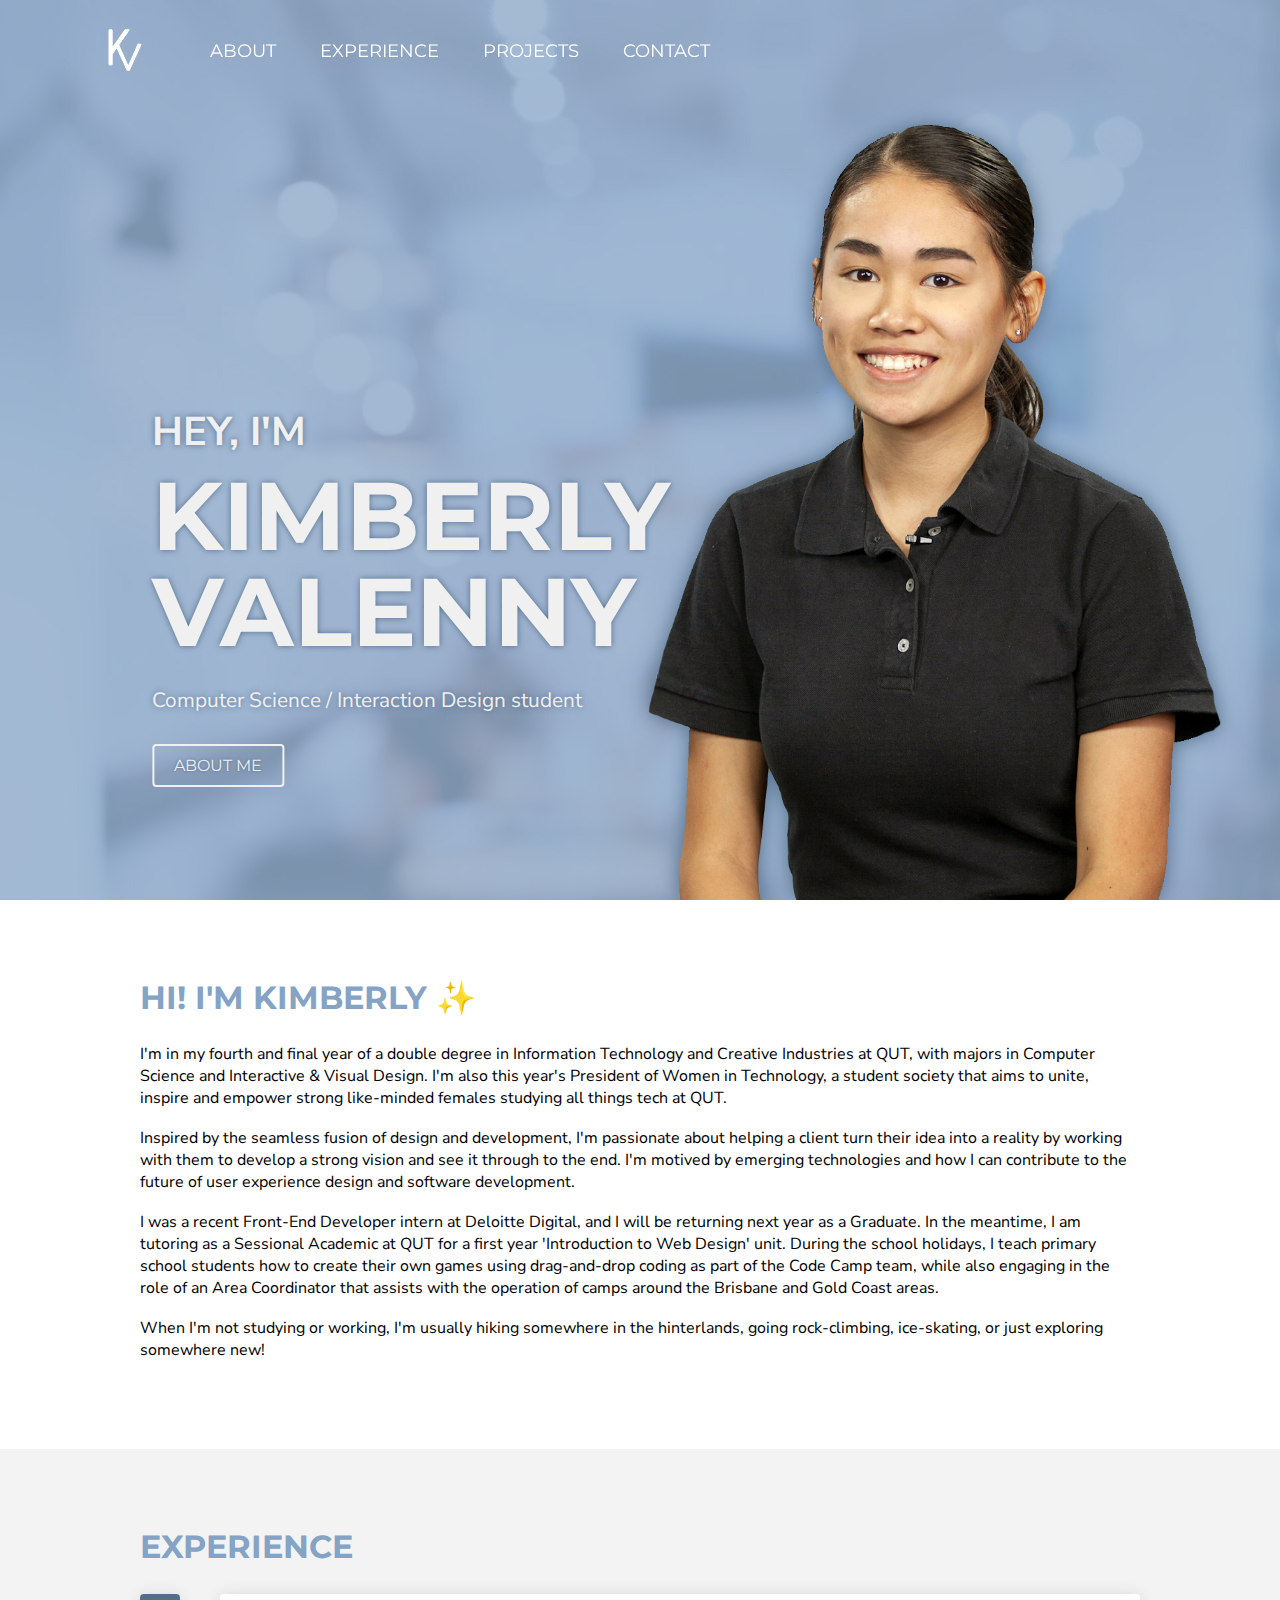
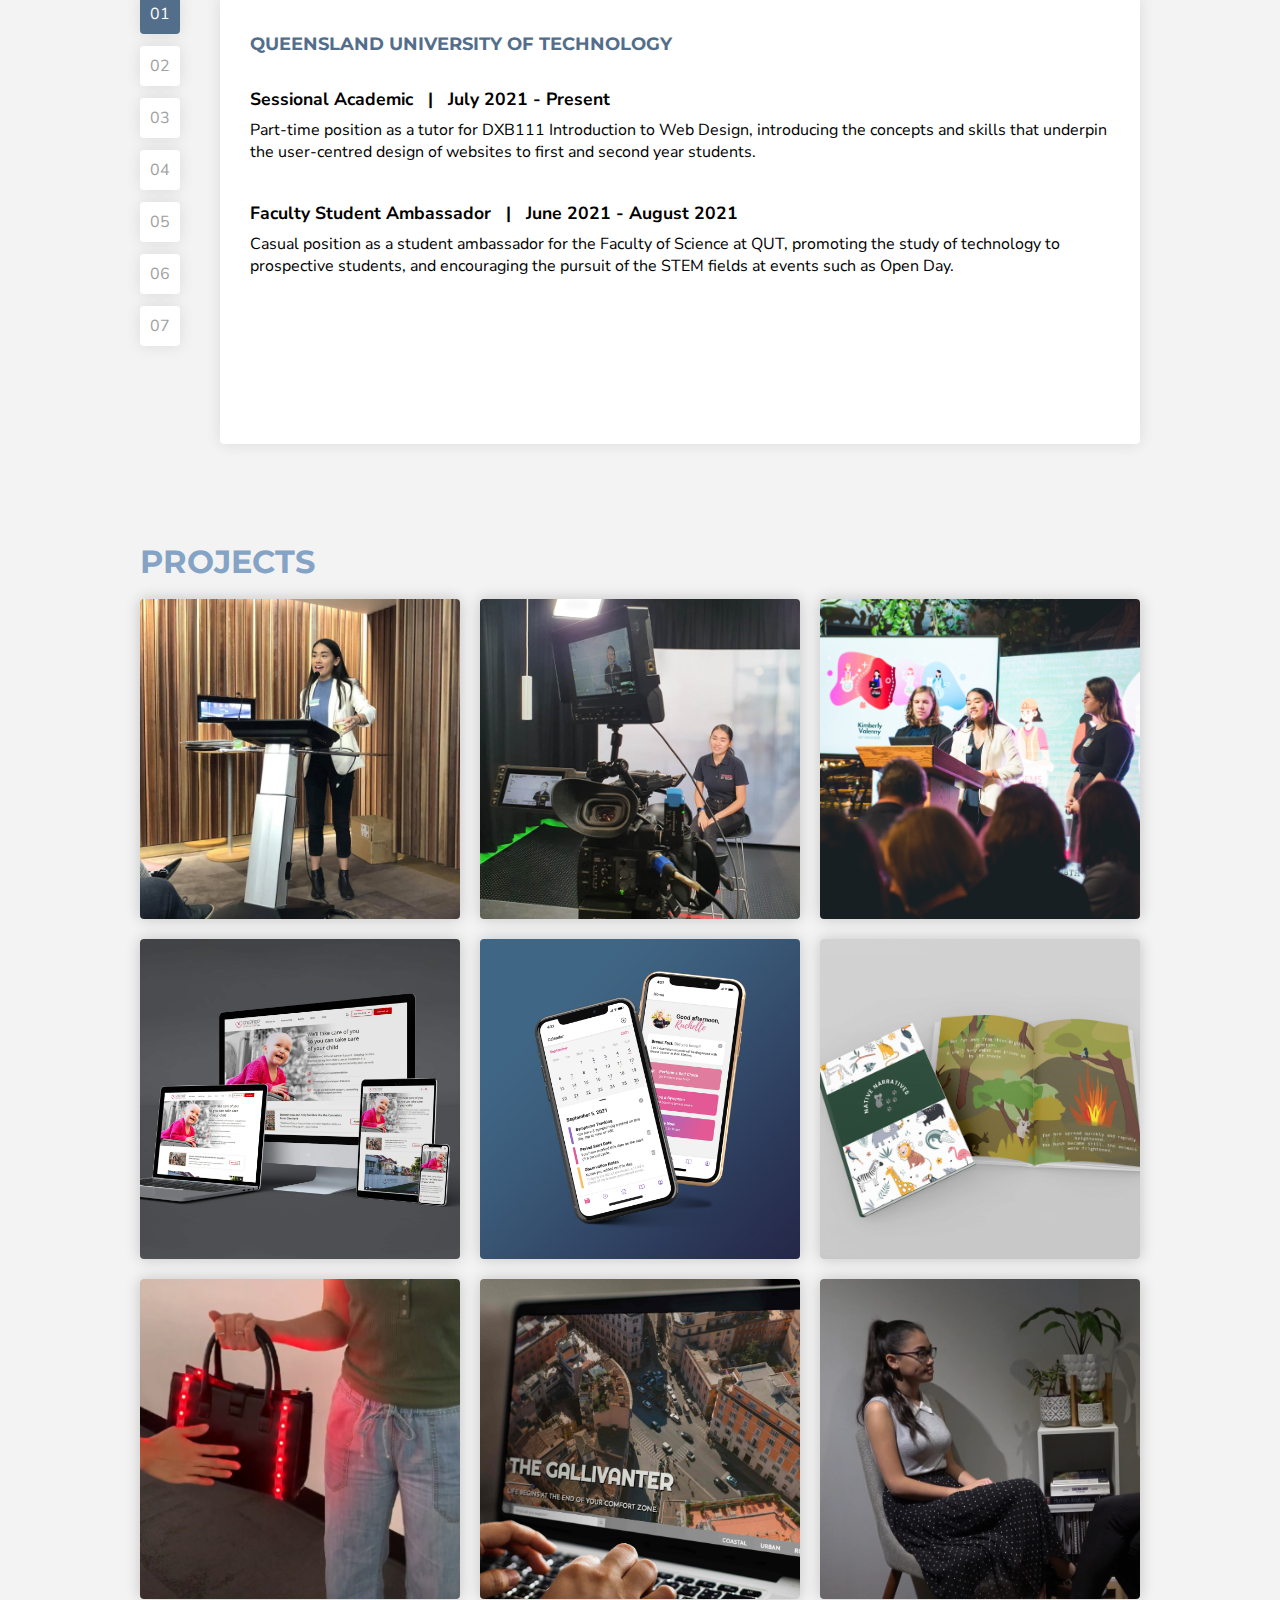
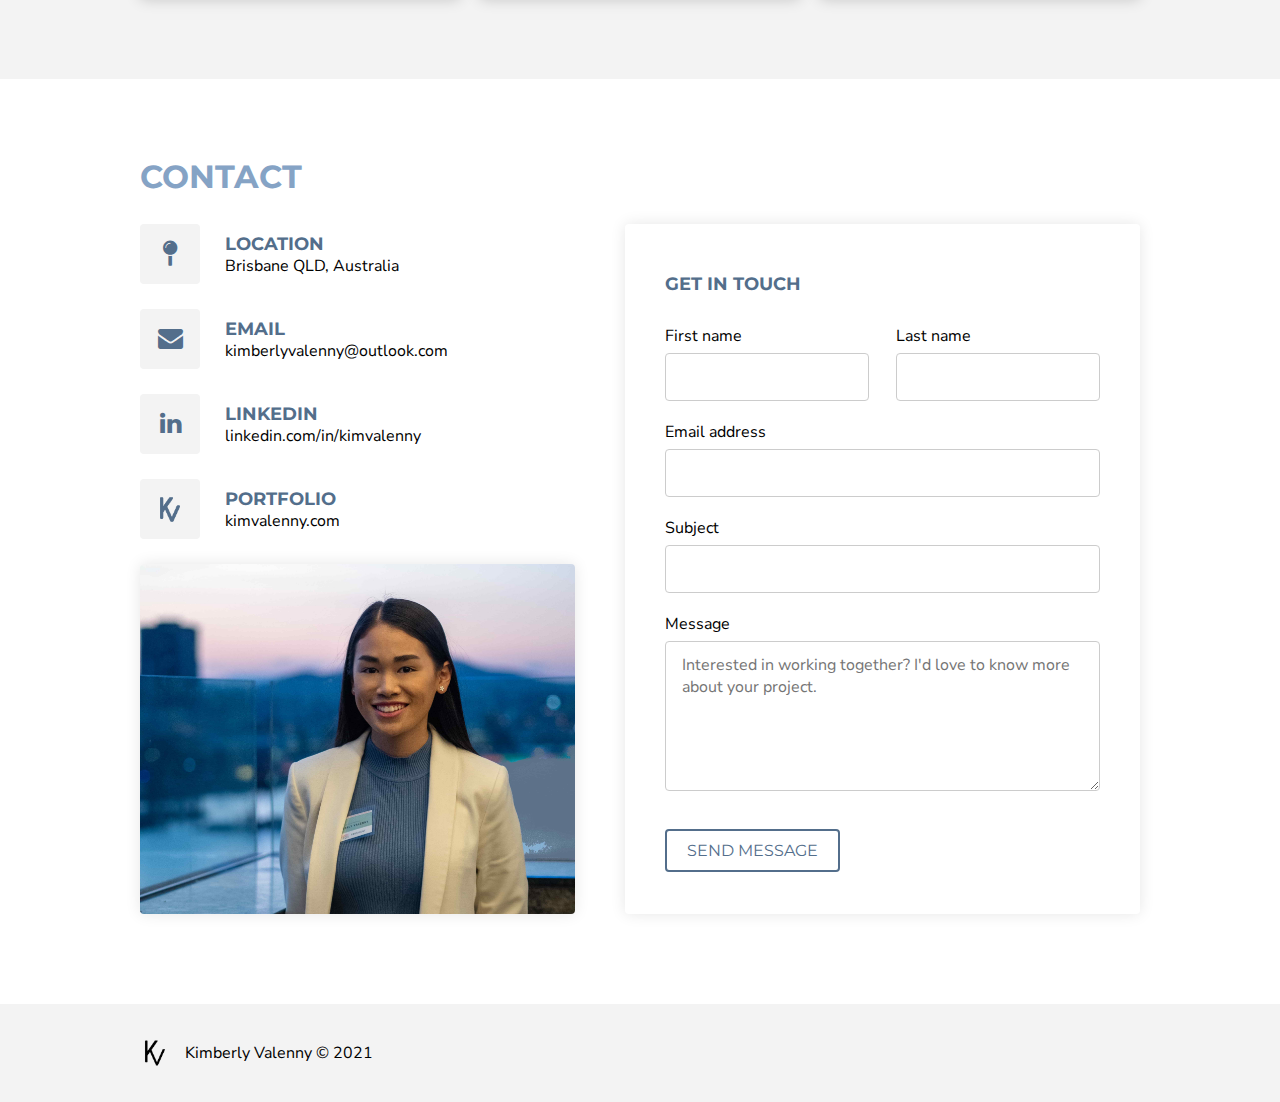
==== commit 234c1e13: "removed stashed changes" ====
--- a/index.html
+++ b/index.html
@@ -803,10 +803,6 @@
       </section>
     </main>
 
-<<<<<<< Updated upstream
-    <footer></footer>
-  </body>
-=======
     <footer>
         <img src="assets/images/KV black.png">
         <p>Kimberly Valenny &copy; 2021</p>
@@ -816,7 +812,6 @@
 <script src='https://cldup.com/S6Ptkwu_qA.js'></script>
 <script src="https://cdnjs.cloudflare.com/ajax/libs/jquery/2.1.3/jquery.min.js"></script>
 <script src="script.js"></script>
->>>>>>> Stashed changes
 
   <script src="https://cldup.com/S6Ptkwu_qA.js"></script>
   <script src="https://cdnjs.cloudflare.com/ajax/libs/jquery/2.1.3/jquery.min.js"></script>
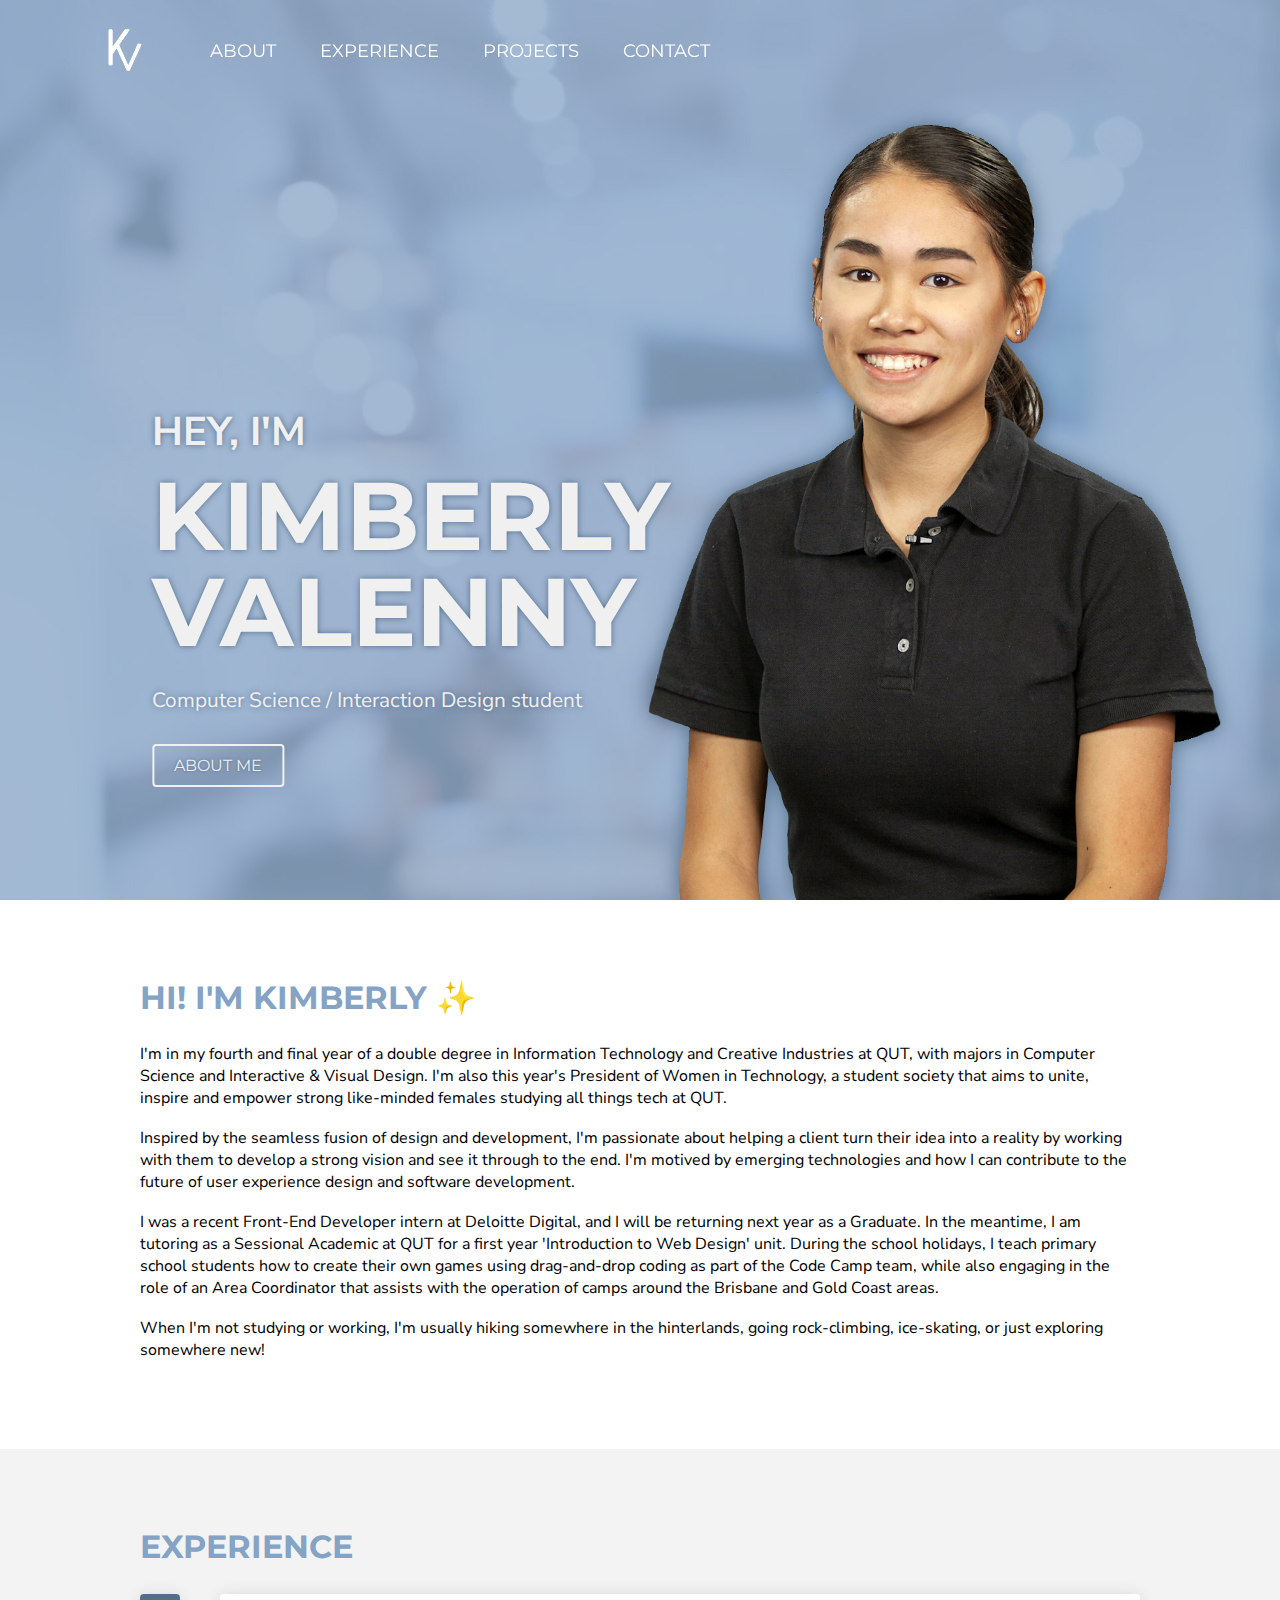
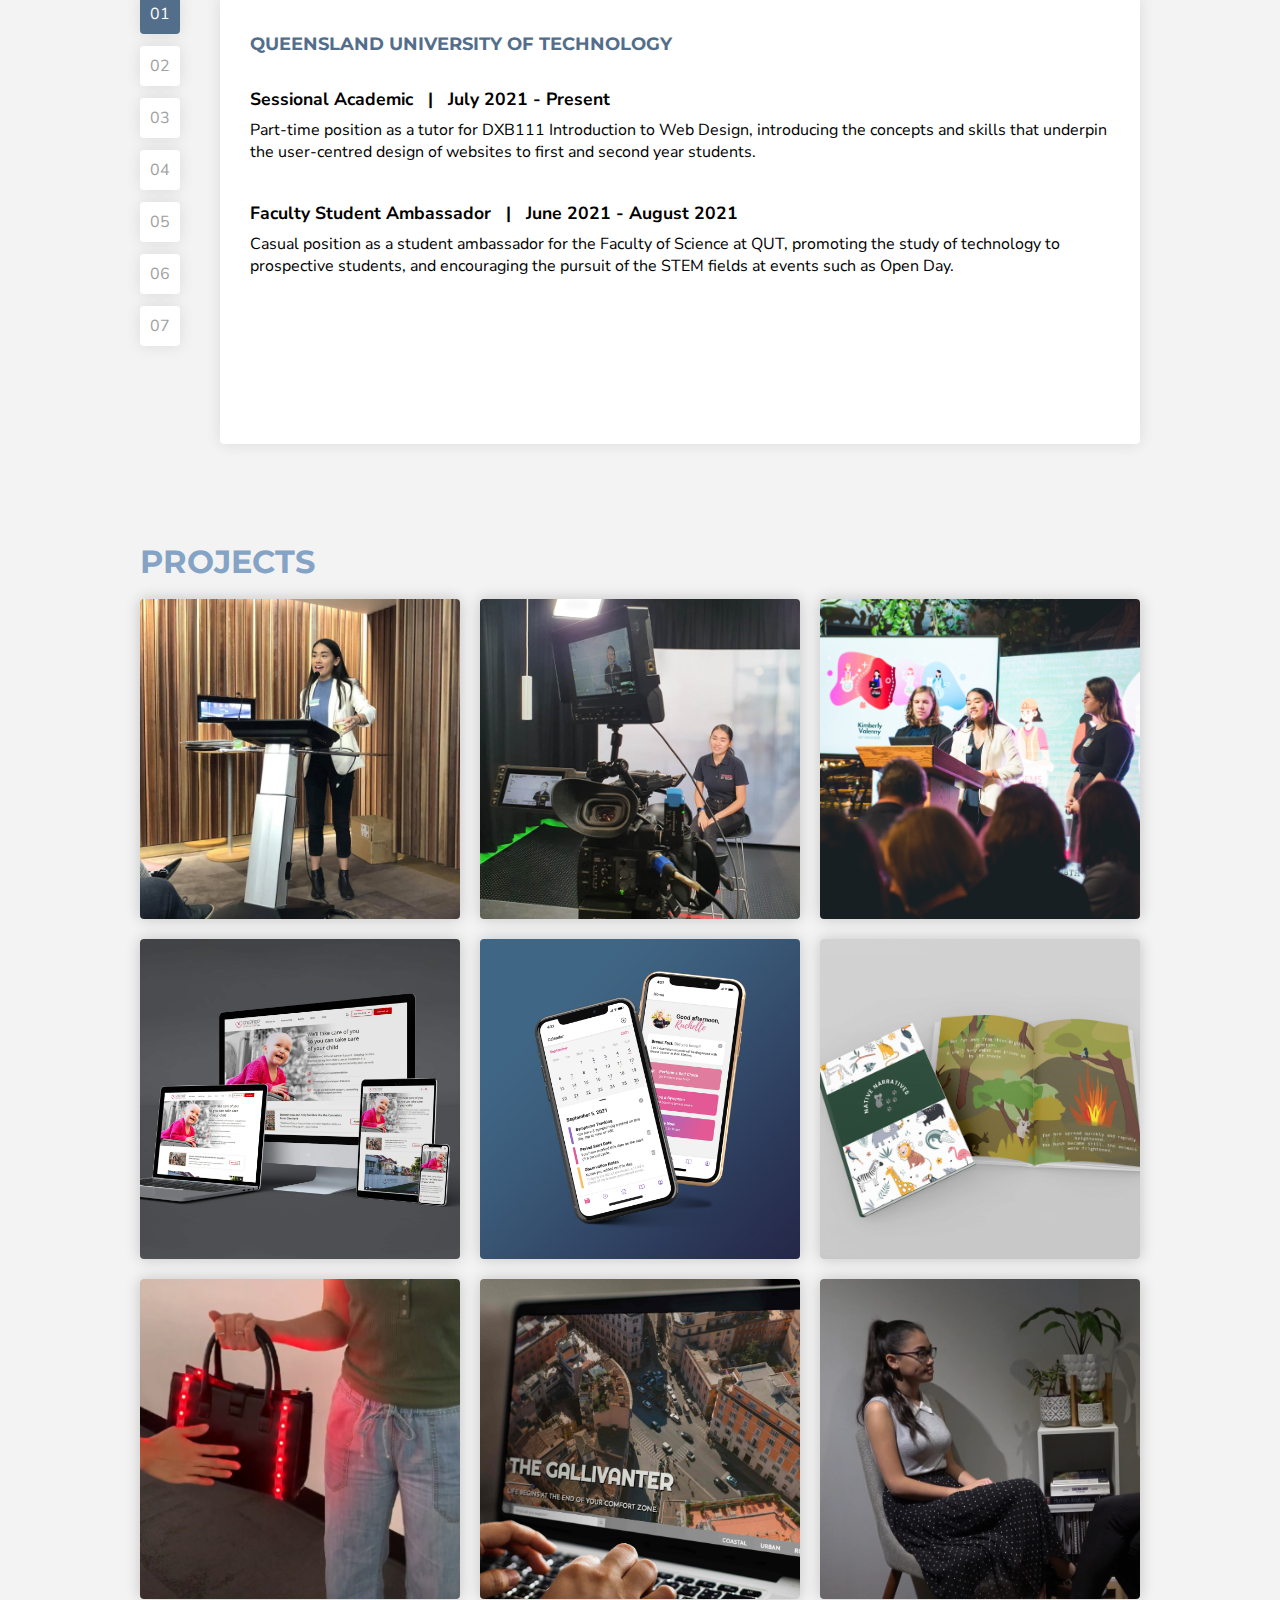
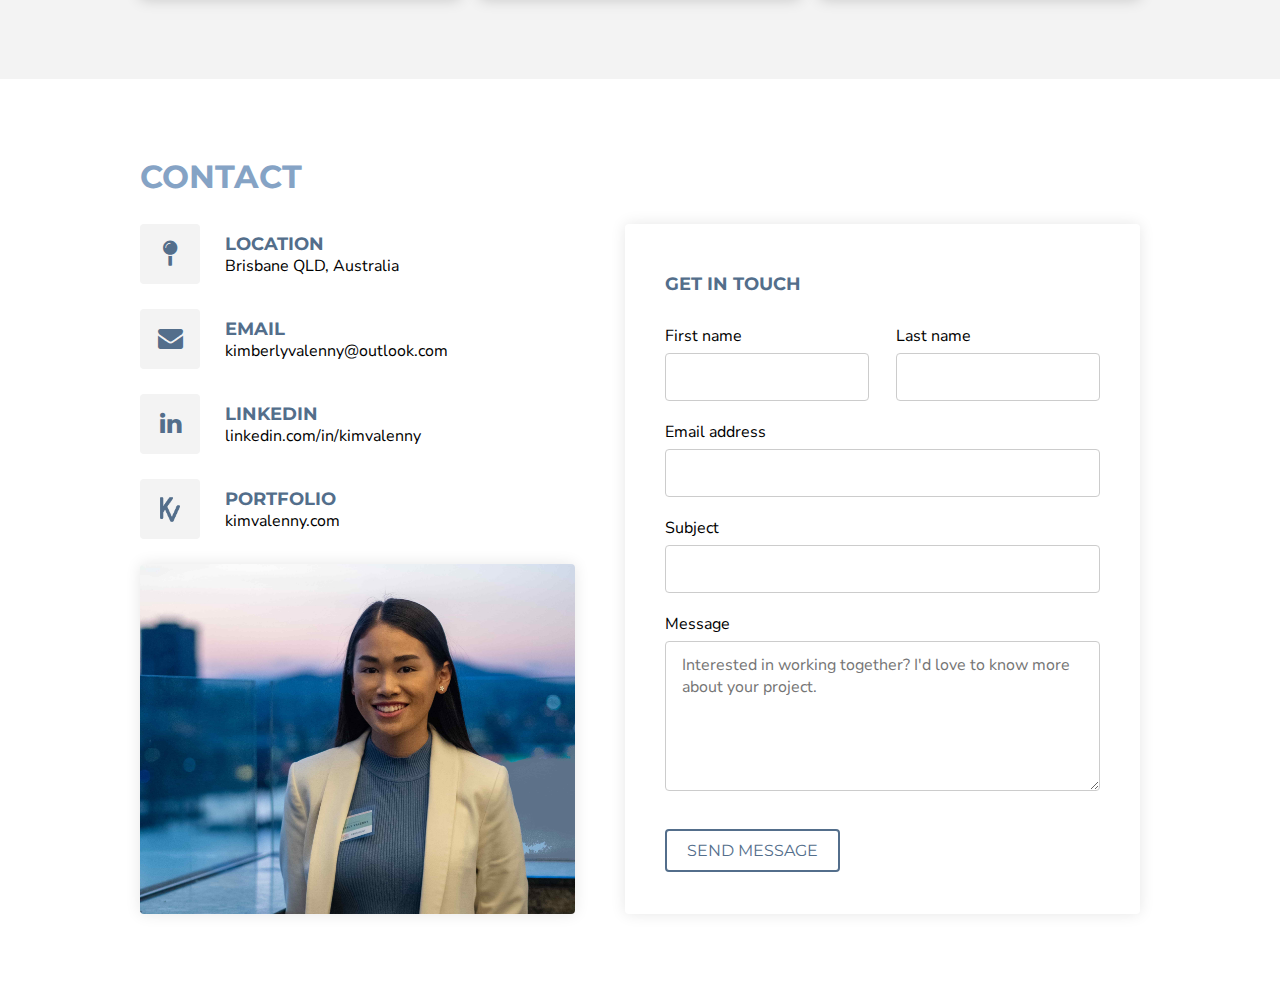
==== commit db728163: "(temporary) hidden footer" ====
--- a/index.html
+++ b/index.html
@@ -803,10 +803,10 @@
       </section>
     </main>
 
-    <footer>
+    <!-- <footer>
         <img src="assets/images/KV black.png">
         <p>Kimberly Valenny &copy; 2021</p>
-    </footer>
+    </footer> -->
 </body>
 
 <script src='https://cldup.com/S6Ptkwu_qA.js'></script>
--- a/styles.css
+++ b/styles.css
@@ -713,7 +713,7 @@
 
 /* ----- FOOTER ----- */
 
-footer {
+/* footer {
     max-width: 1000px;
     width: auto;
     margin-left: auto;
@@ -725,8 +725,8 @@
 
 footer img {
     height: 30px;
-    margin-right: 15px;
-}
+    margin-right: 15px; 
+} */
 
 
 /* ----- MEDIA QUERIES ----- */
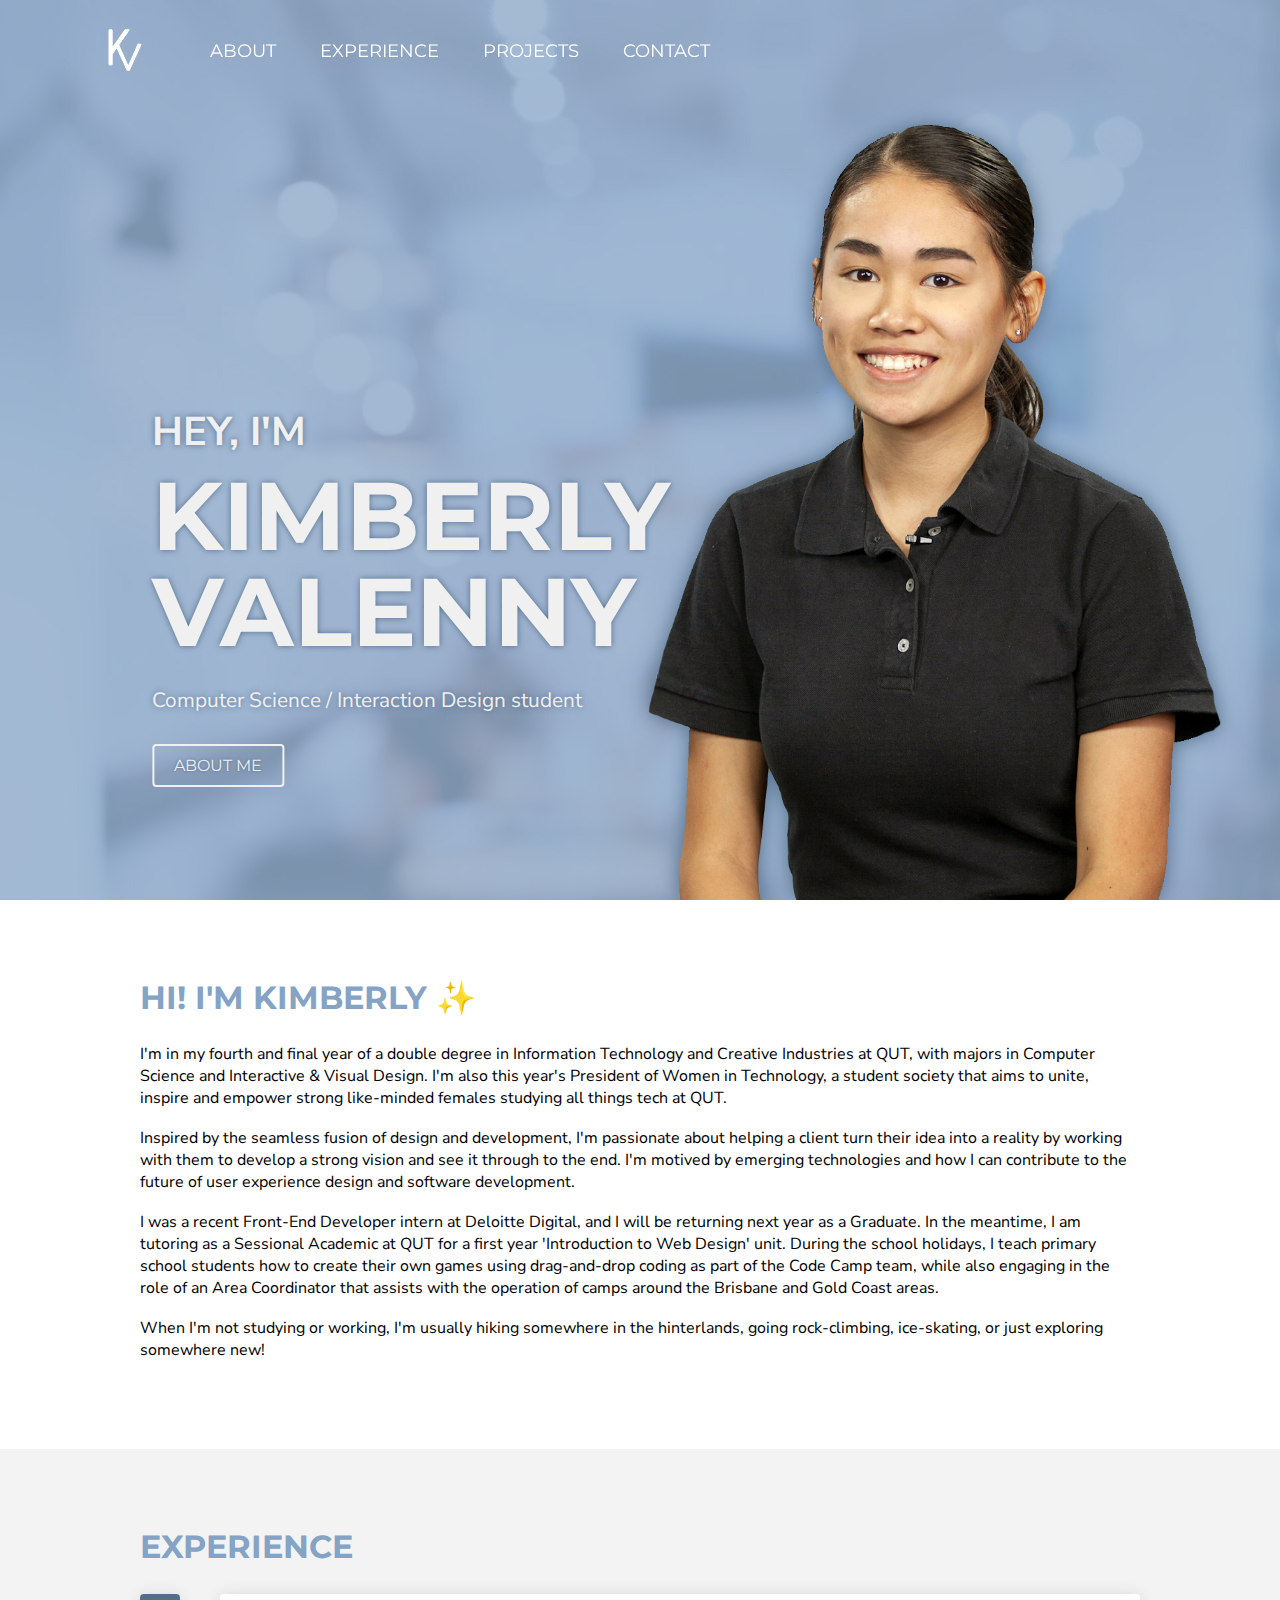
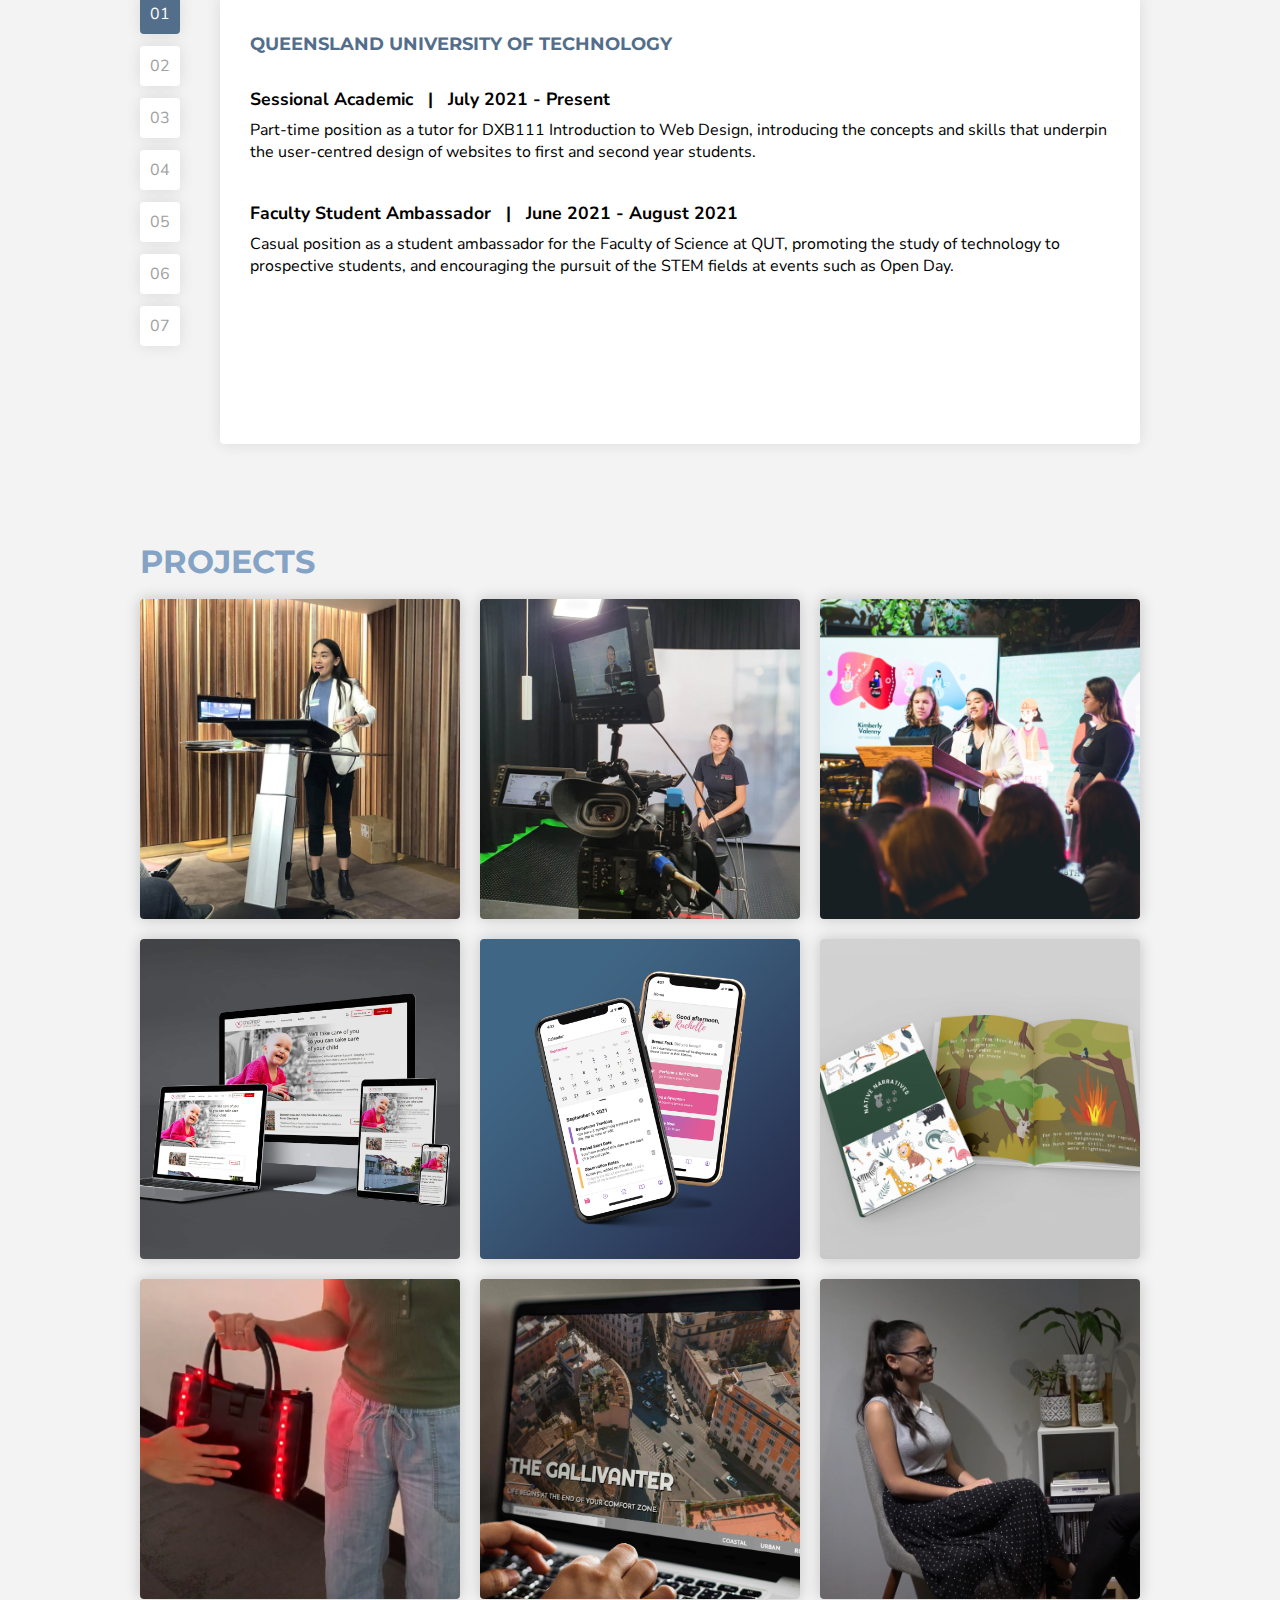
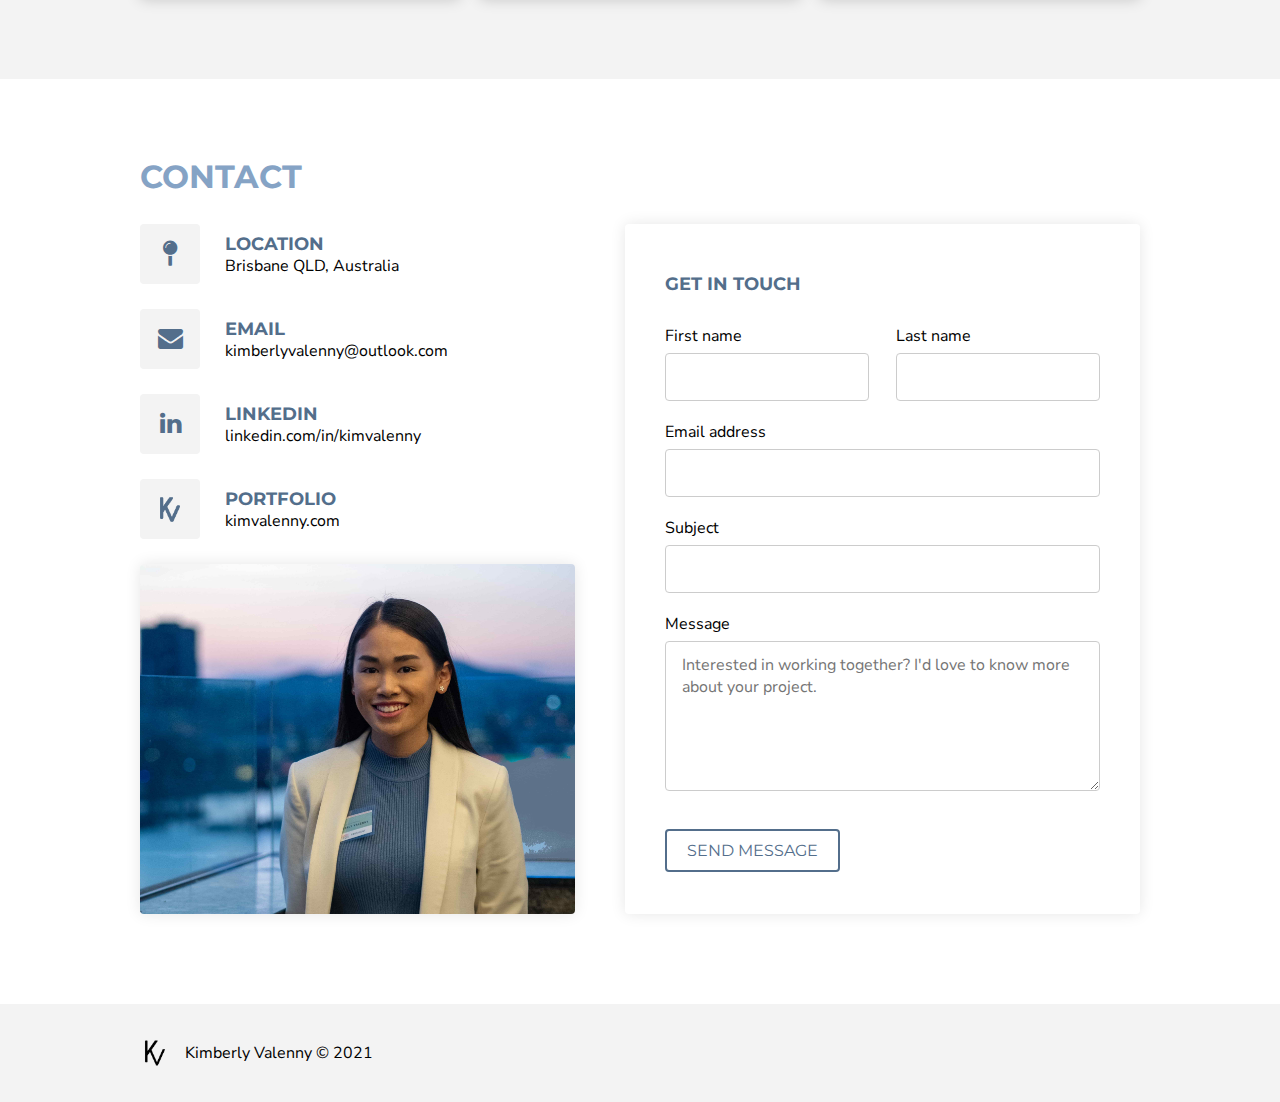
==== commit 5e89e7a9: "added footer content and styles" ====
--- a/index.html
+++ b/index.html
@@ -803,10 +803,10 @@
       </section>
     </main>
 
-    <!-- <footer>
+    <footer>
         <img src="assets/images/KV black.png">
         <p>Kimberly Valenny &copy; 2021</p>
-    </footer> -->
+    </footer>
 </body>
 
 <script src='https://cldup.com/S6Ptkwu_qA.js'></script>
--- a/styles.css
+++ b/styles.css
@@ -713,7 +713,7 @@
 
 /* ----- FOOTER ----- */
 
-/* footer {
+footer {
     max-width: 1000px;
     width: auto;
     margin-left: auto;
@@ -726,7 +726,7 @@
 footer img {
     height: 30px;
     margin-right: 15px; 
-} */
+}
 
 
 /* ----- MEDIA QUERIES ----- */
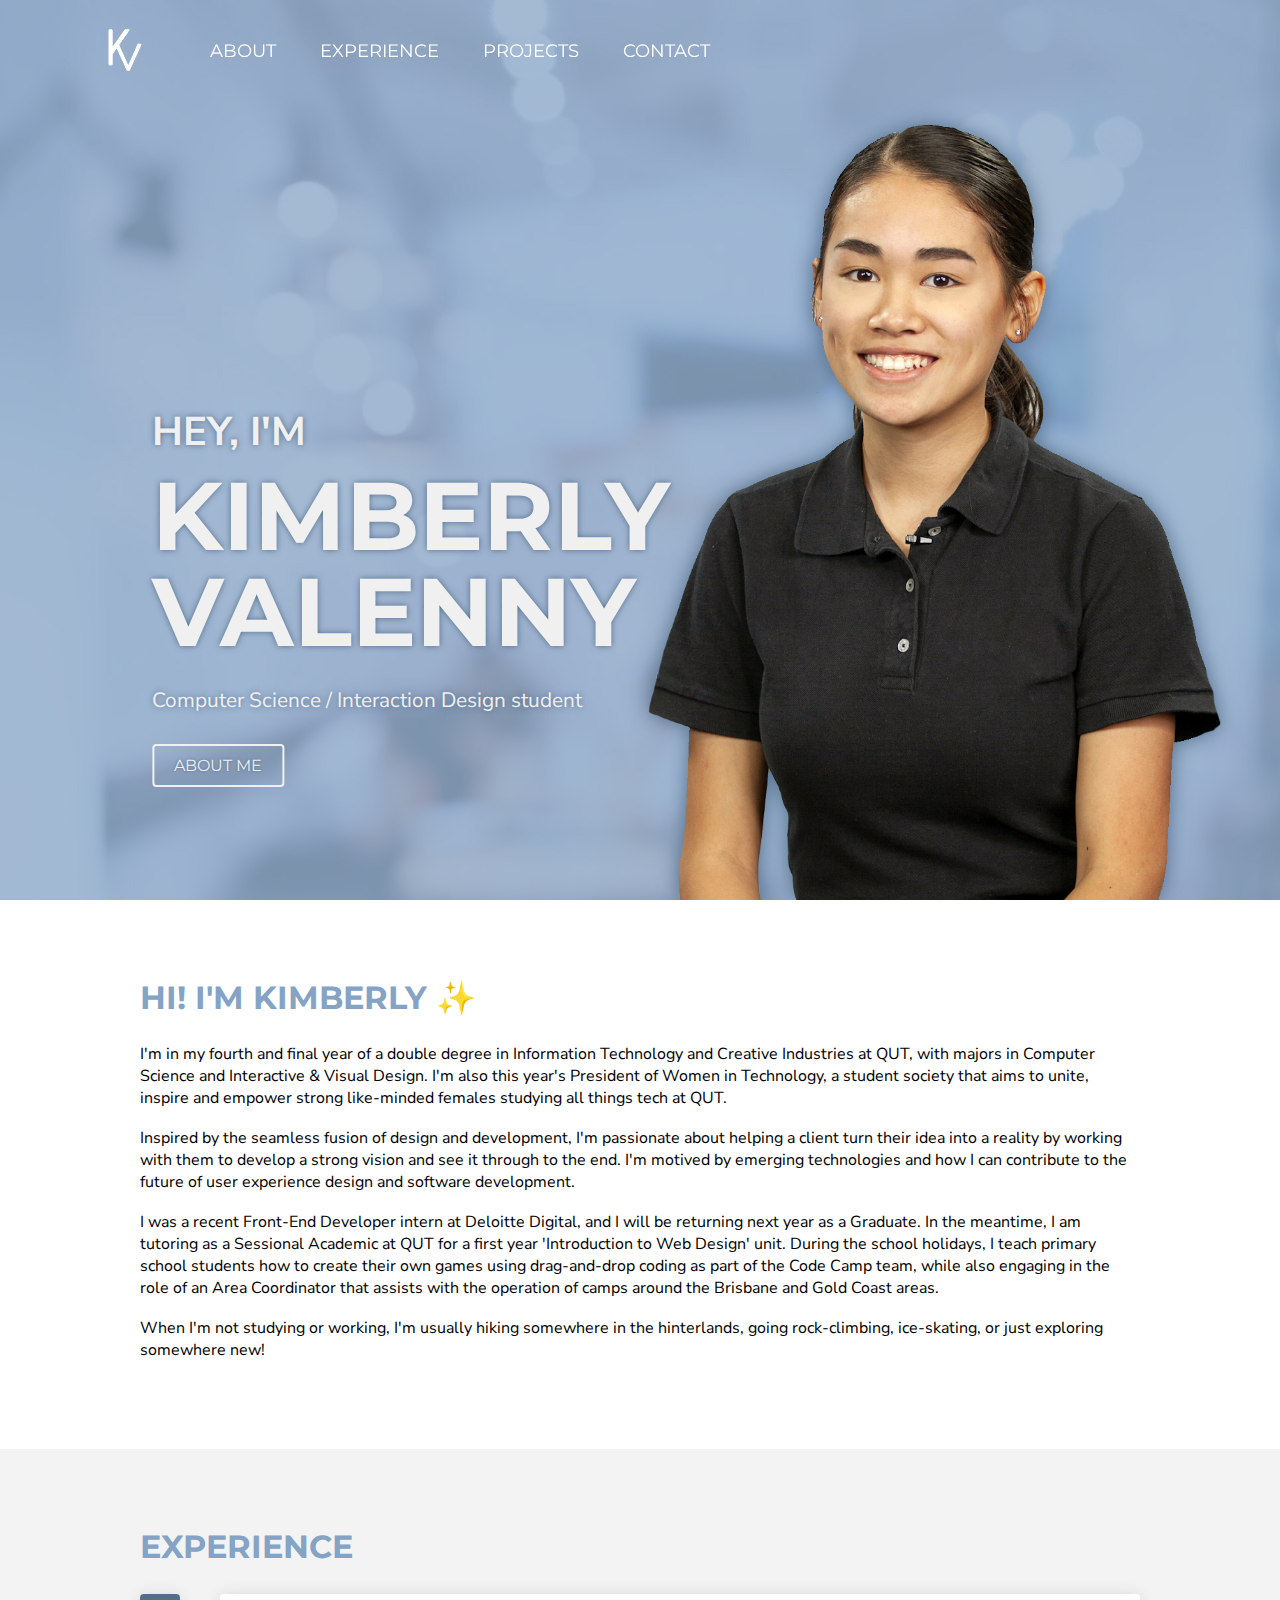
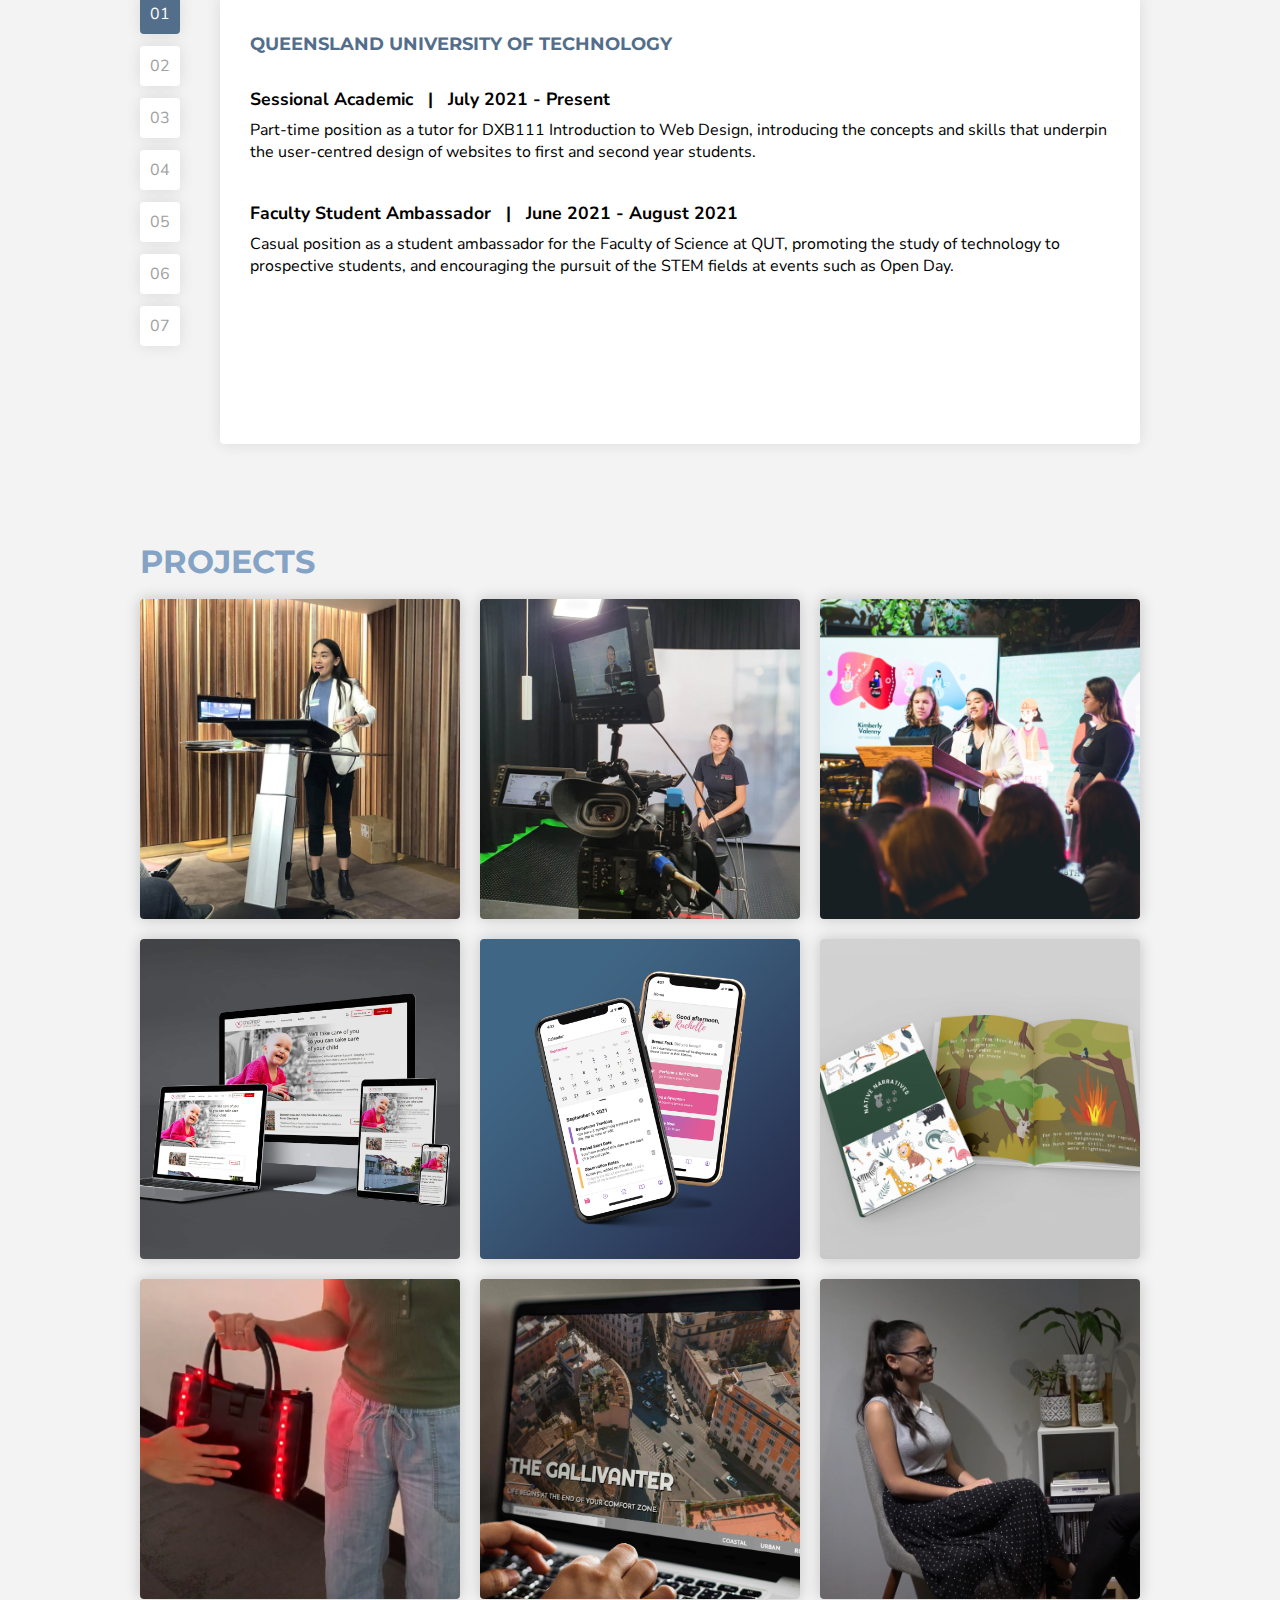
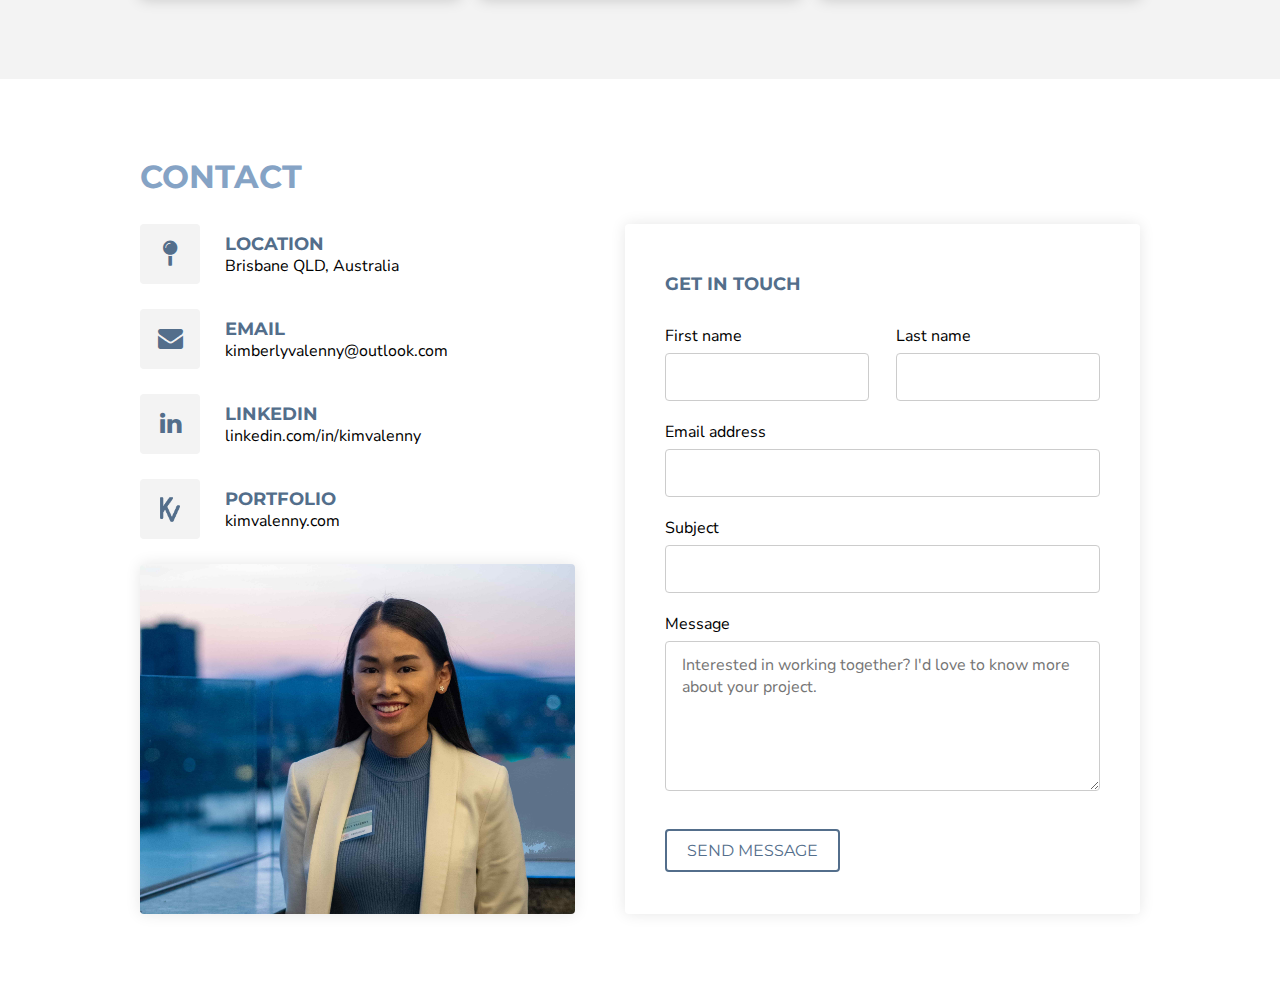
==== commit f73288c4: "(temporary) hidden footer" ====
--- a/index.html
+++ b/index.html
@@ -803,10 +803,10 @@
       </section>
     </main>
 
-    <footer>
+    <!-- <footer>
         <img src="assets/images/KV black.png">
         <p>Kimberly Valenny &copy; 2021</p>
-    </footer>
+    </footer> -->
 </body>
 
 <script src='https://cldup.com/S6Ptkwu_qA.js'></script>
--- a/styles.css
+++ b/styles.css
@@ -713,7 +713,7 @@
 
 /* ----- FOOTER ----- */
 
-footer {
+/* footer {
     max-width: 1000px;
     width: auto;
     margin-left: auto;
@@ -726,7 +726,7 @@
 footer img {
     height: 30px;
     margin-right: 15px; 
-}
+} */
 
 
 /* ----- MEDIA QUERIES ----- */
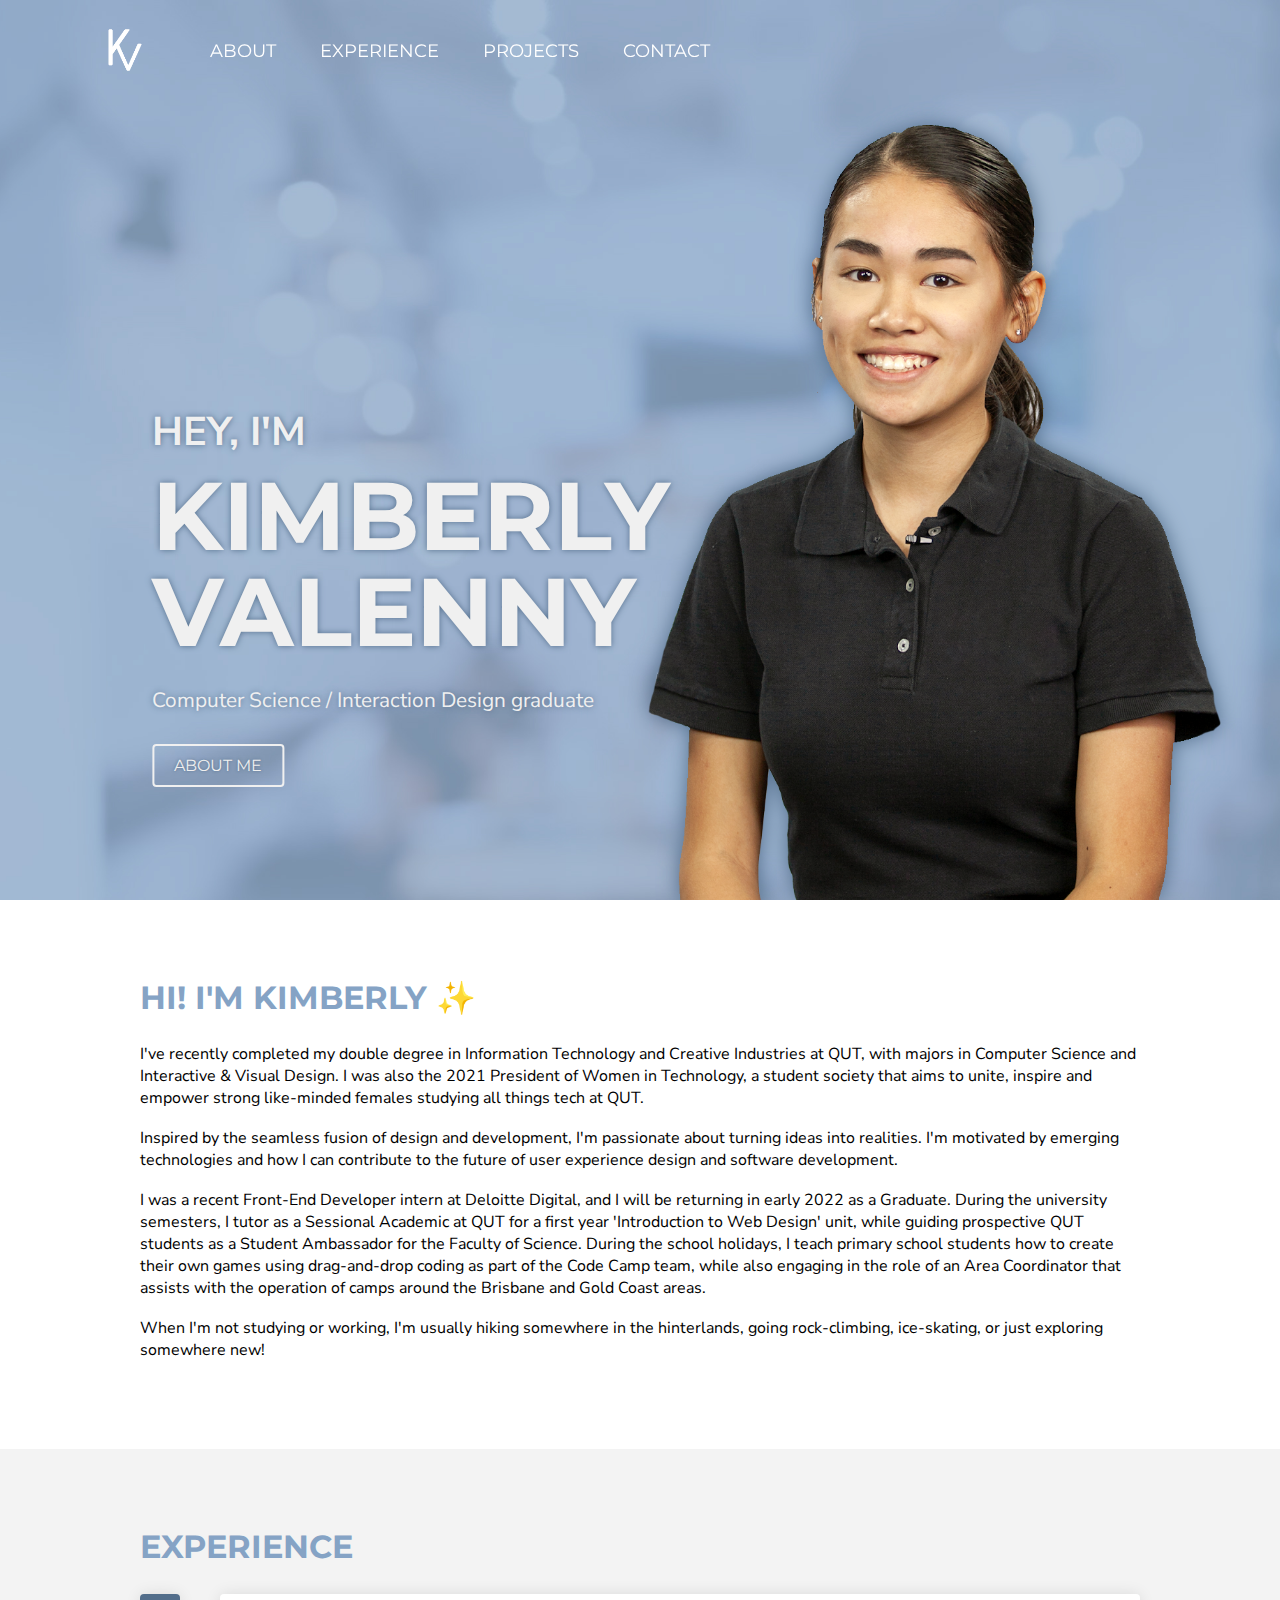
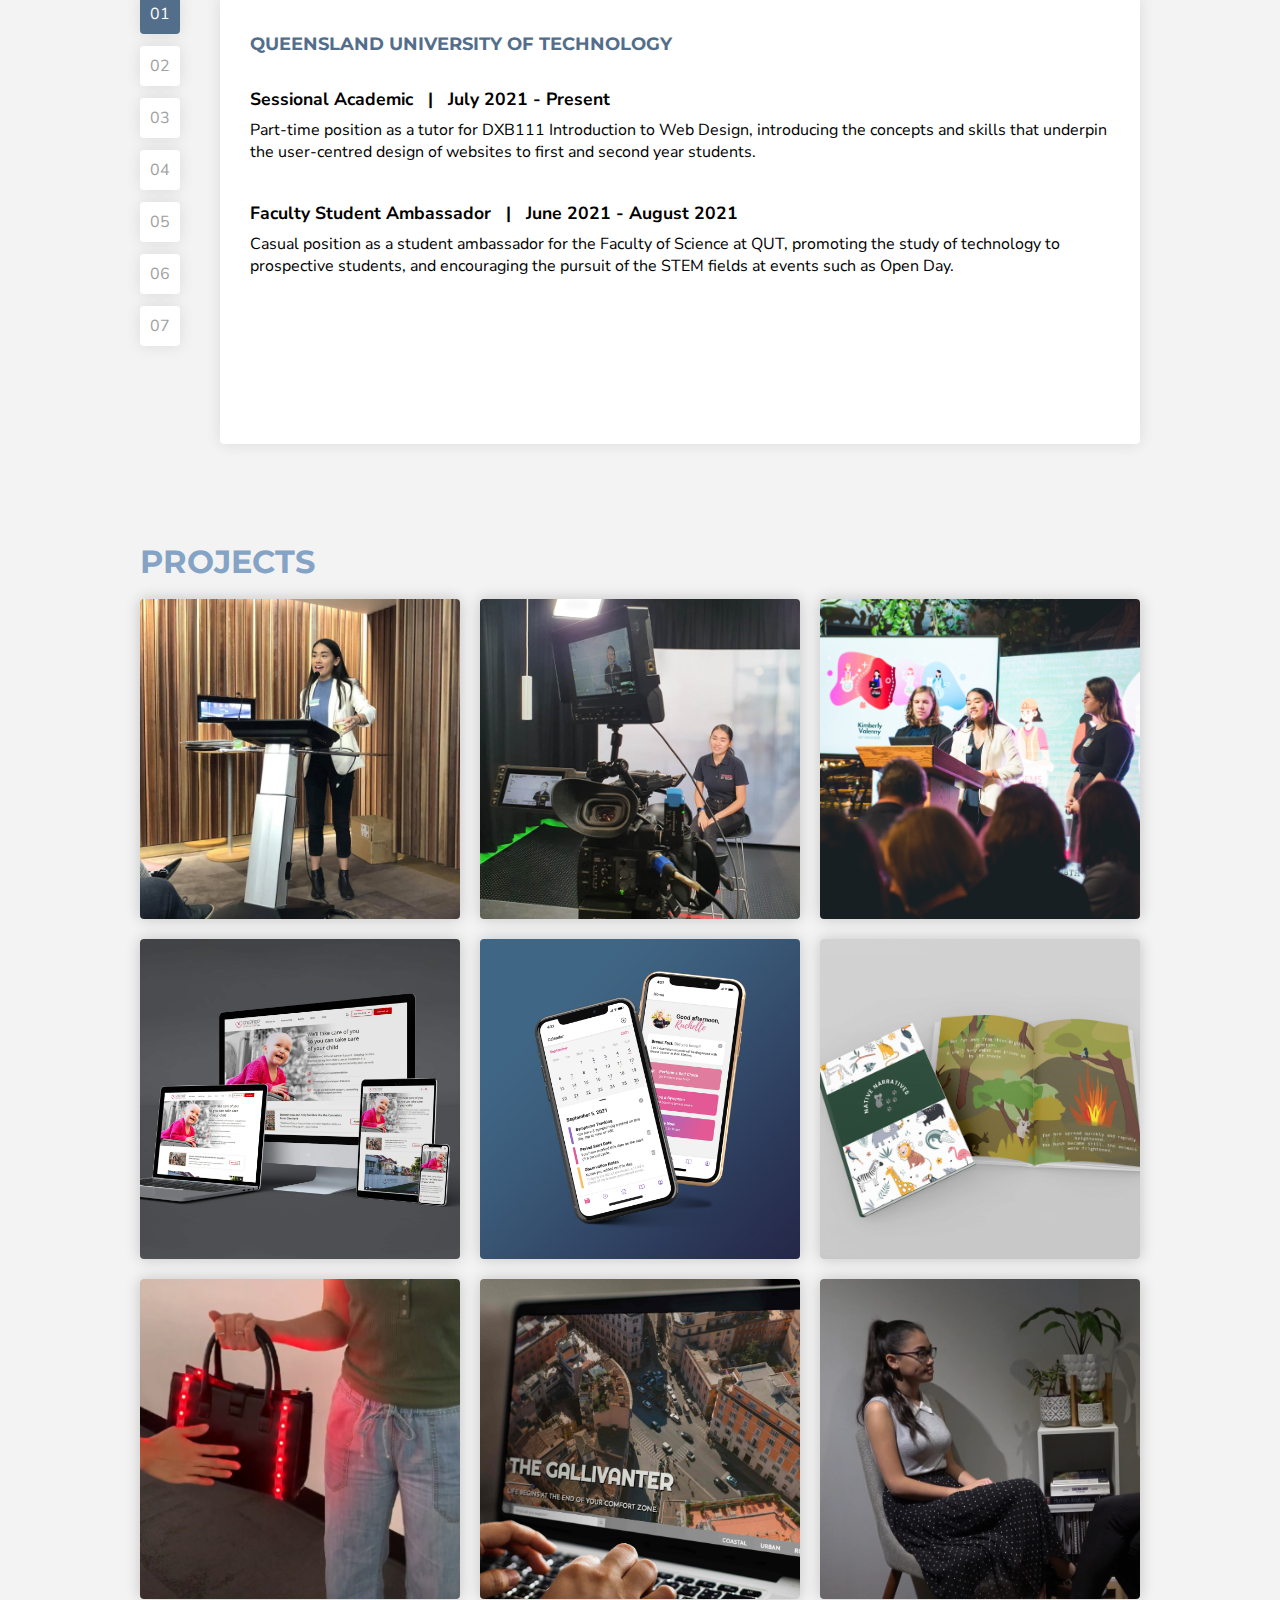
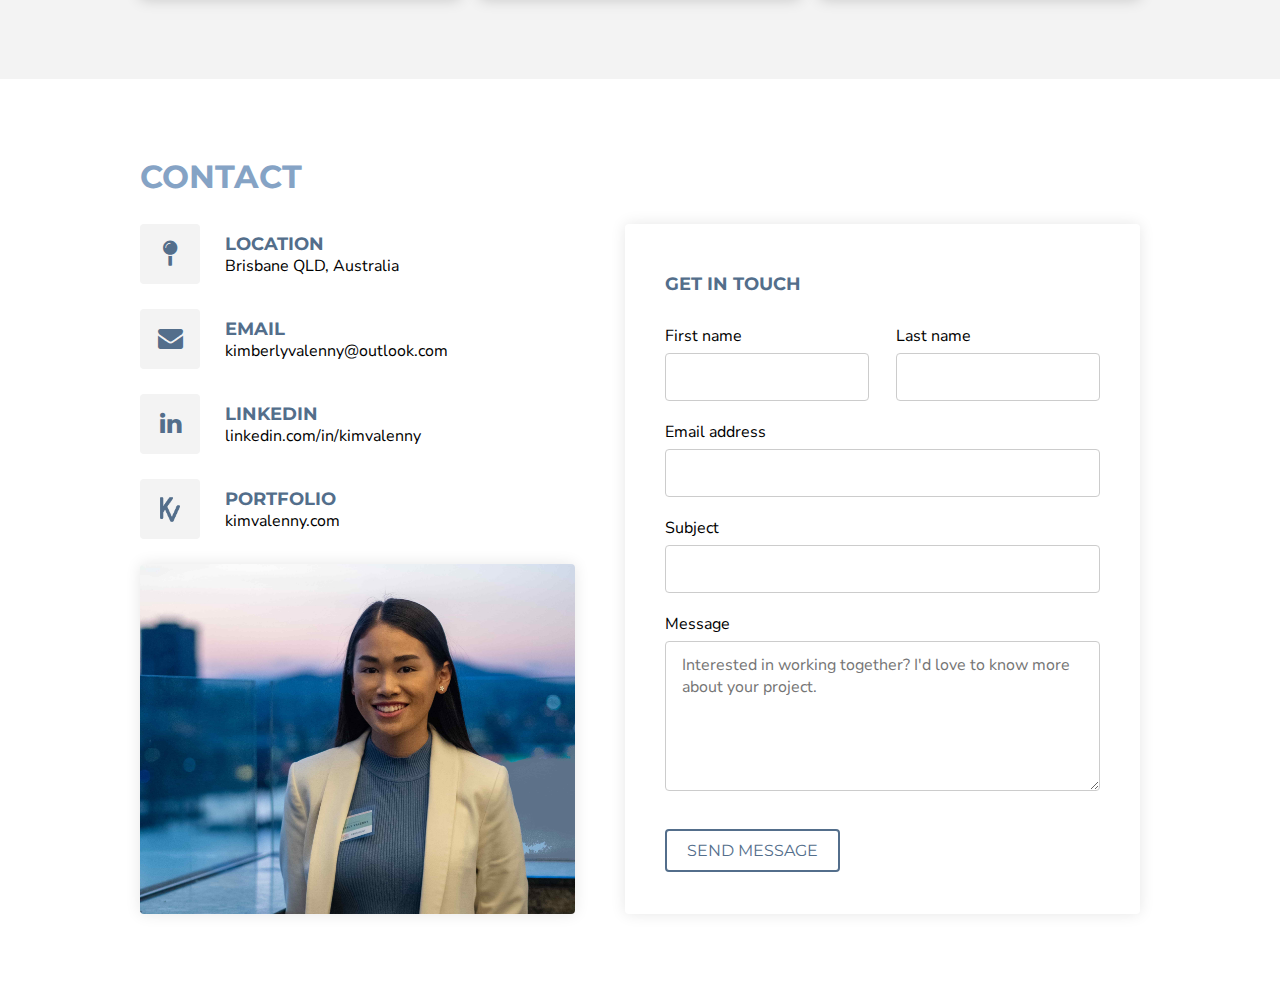
==== commit 5c7880ac: "updating content" ====
--- a/index.html
+++ b/index.html
@@ -42,7 +42,7 @@
           Kimberly <br />
           Valenny
         </h1>
-        <p>Computer Science / Interaction Design student</p>
+        <p>Computer Science / Interaction Design graduate</p>
         <a href="#about"><button>About me</button></a>
       </div>
 
@@ -56,38 +56,19 @@
         <article>
           <h1>Hi! I'm Kimberly &#10024;</h1>
           <p>
-            I'm in my fourth and final year of a double degree in Information
-            Technology and Creative Industries at QUT, with majors in Computer
-            Science and Interactive & Visual Design. I'm also this year's
-            President of Women in Technology, a student society that aims to
-            unite, inspire and empower strong like-minded females studying all
-            things tech at QUT.
+            I've recently completed my double degree in Information Technology and Creative Industries at QUT, with majors in Computer Science and Interactive & Visual Design. I was also the 2021 President of Women in Technology, a student society that aims to unite, inspire and empower strong like-minded females studying all things tech at QUT.
           </p>
 
           <p>
-            Inspired by the seamless fusion of design and development, I'm
-            passionate about helping a client turn their idea into a reality by
-            working with them to develop a strong vision and see it through to
-            the end. I'm motived by emerging technologies and how I can
-            contribute to the future of user experience design and software
-            development.
+            Inspired by the seamless fusion of design and development, I'm passionate about turning ideas into realities. I'm motivated by emerging technologies and how I can contribute to the future of user experience design and software development.
           </p>
 
           <p>
-            I was a recent Front-End Developer intern at Deloitte Digital, and I
-            will be returning next year as a Graduate. In the meantime, I am
-            tutoring as a Sessional Academic at QUT for a first year
-            'Introduction to Web Design' unit. During the school holidays, I
-            teach primary school students how to create their own games using
-            drag-and-drop coding as part of the Code Camp team, while also
-            engaging in the role of an Area Coordinator that assists with the
-            operation of camps around the Brisbane and Gold Coast areas.
+            I was a recent Front-End Developer intern at Deloitte Digital, and I will be returning in early 2022 as a Graduate. During the university semesters, I tutor as a Sessional Academic at QUT for a first year 'Introduction to Web Design' unit, while guiding prospective QUT students as a Student Ambassador for the Faculty of Science. During the school holidays, I teach primary school students how to create their own games using drag-and-drop coding as part of the Code Camp team, while also engaging in the role of an Area Coordinator that assists with the operation of camps around the Brisbane and Gold Coast areas.
           </p>
 
           <p>
-            When I'm not studying or working, I'm usually hiking somewhere in
-            the hinterlands, going rock-climbing, ice-skating, or just exploring
-            somewhere new!
+            When I'm not studying or working, I'm usually hiking somewhere in the hinterlands, going rock-climbing, ice-skating, or just exploring somewhere new!
           </p>
         </article>
       </section>
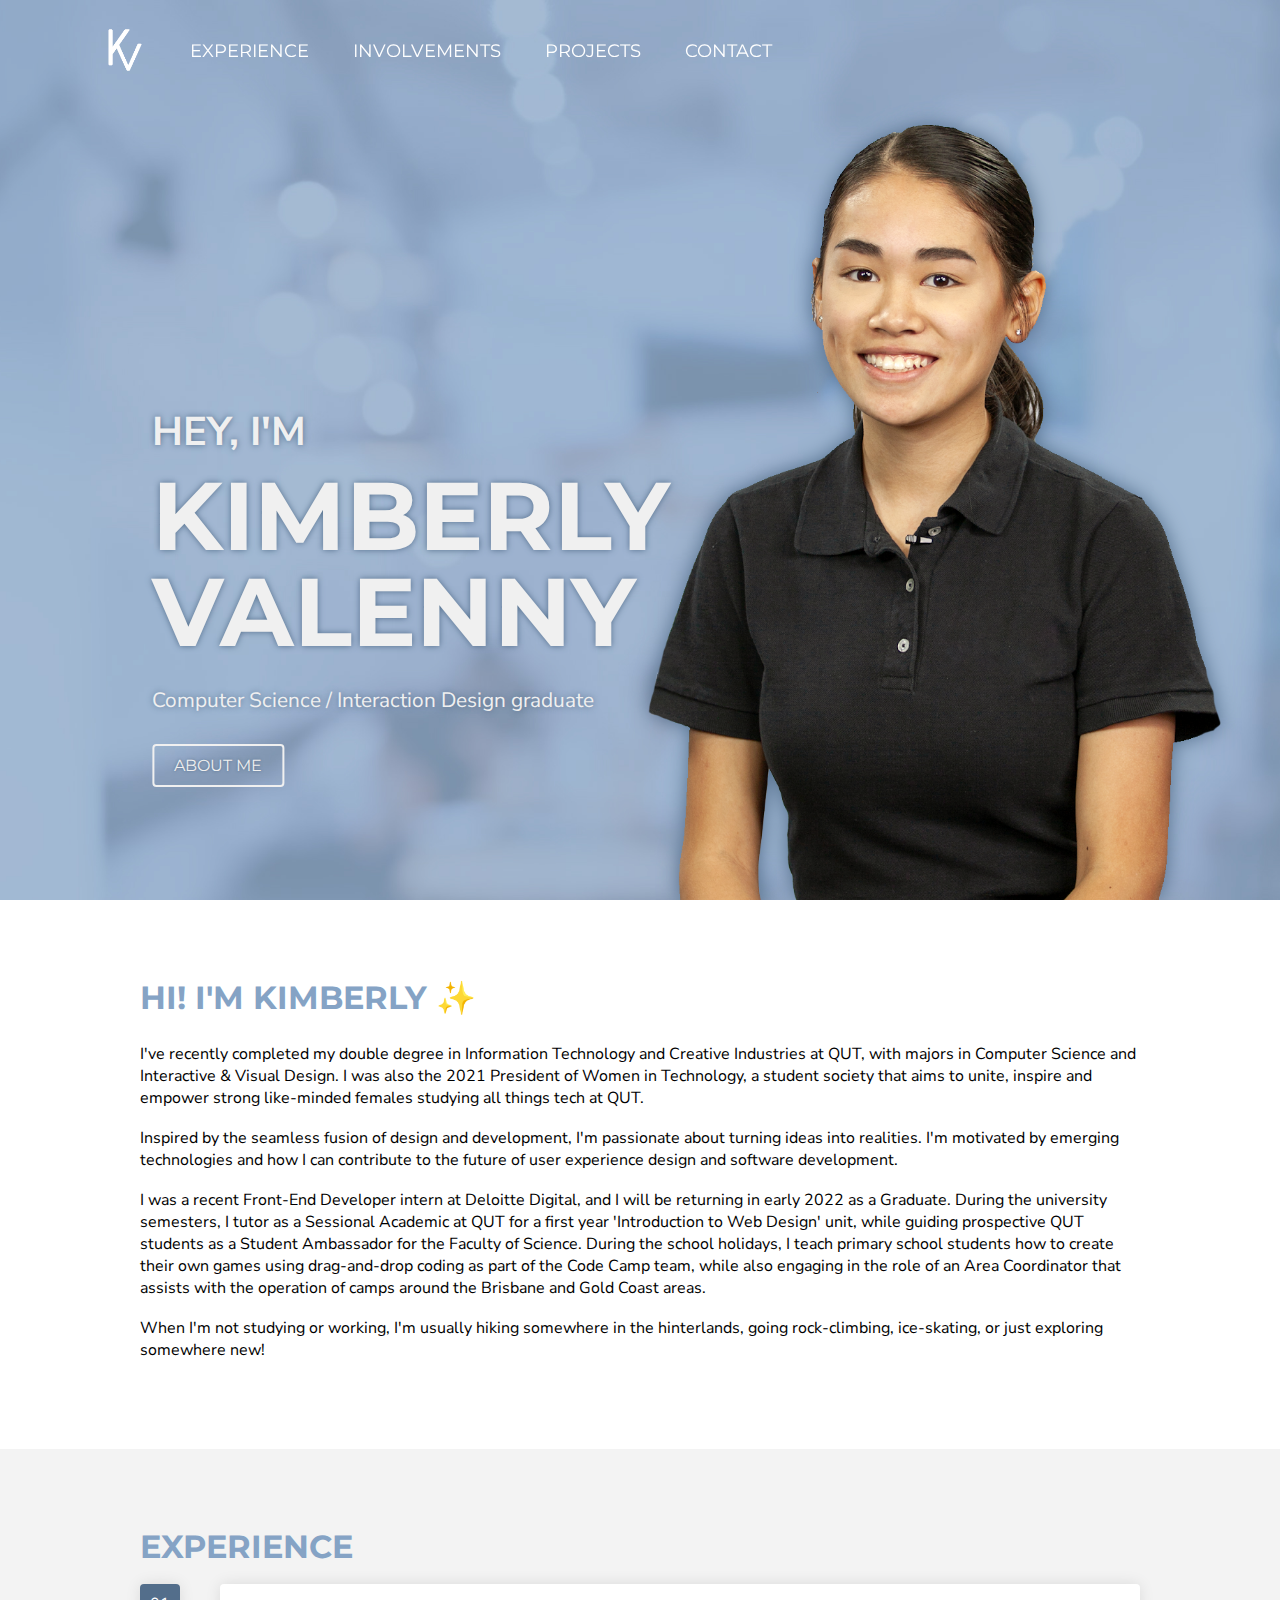
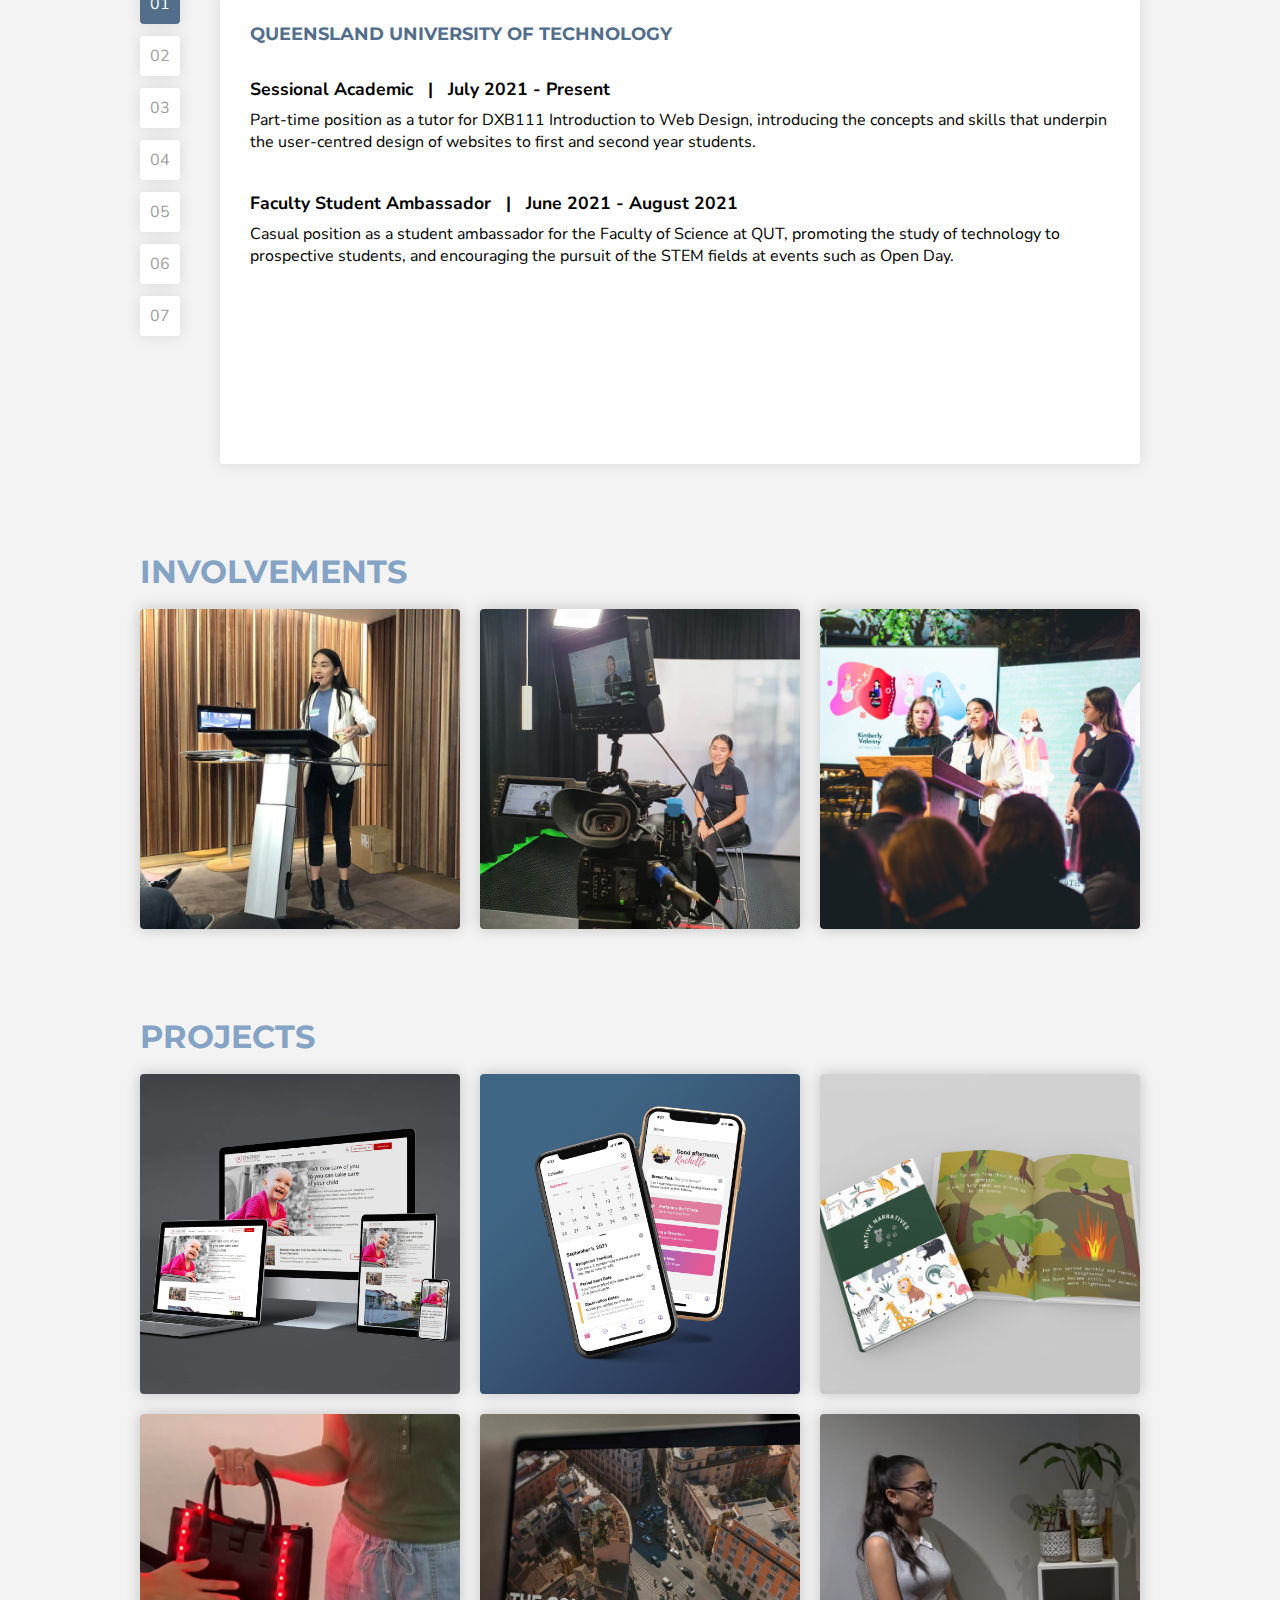
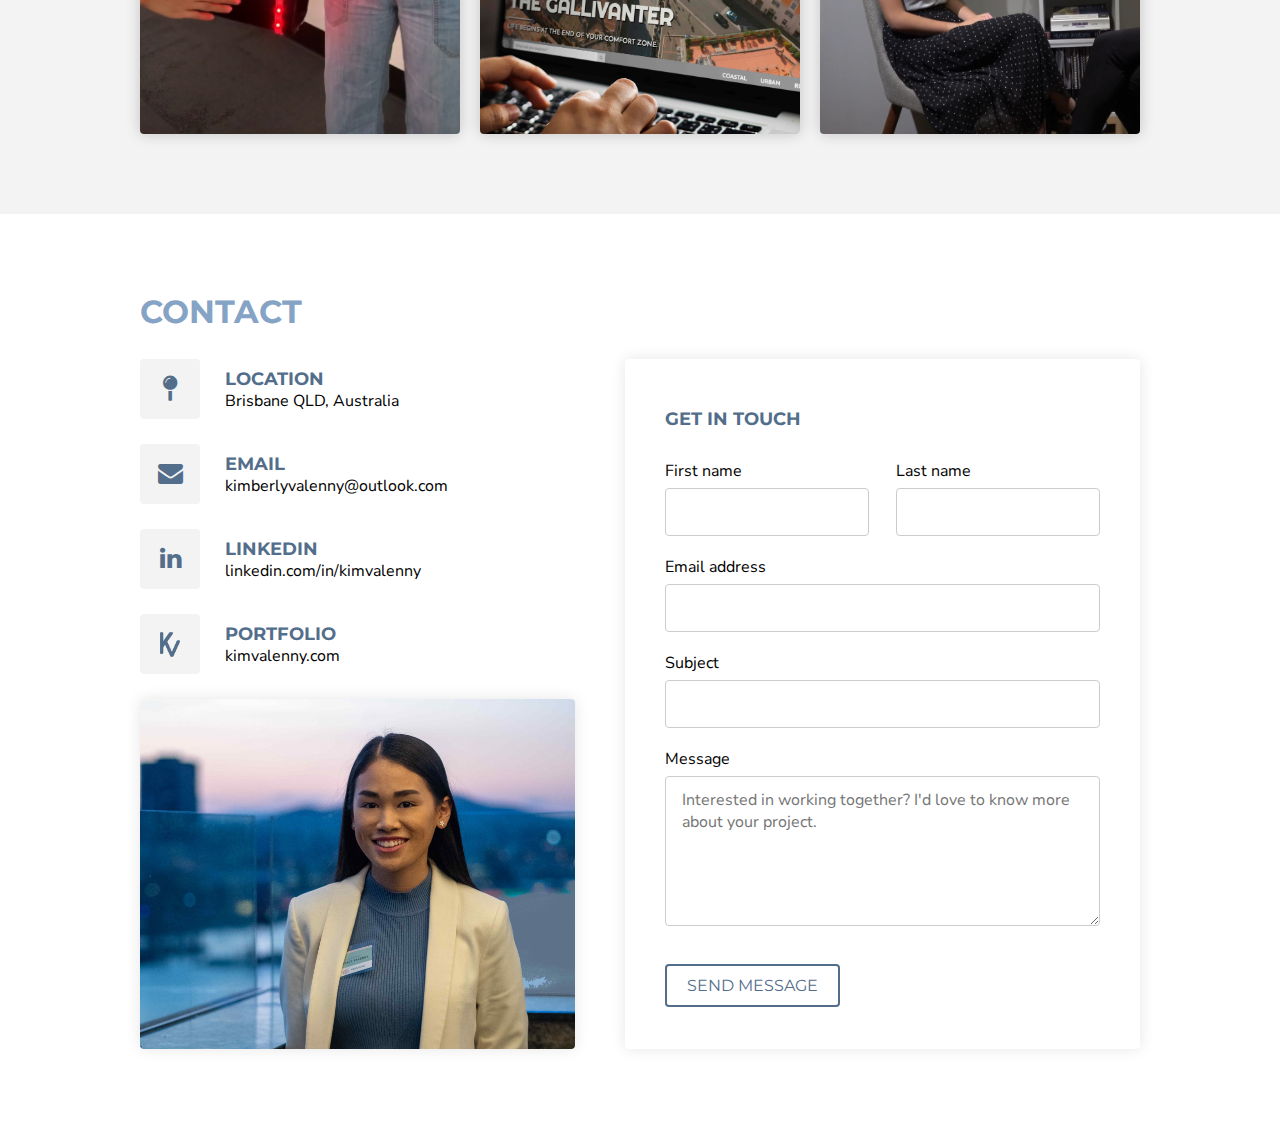
==== commit e8fbf7b2: "splitting of Projects and Involvements for future things" ====
--- a/index.html
+++ b/index.html
@@ -26,8 +26,8 @@
         <img src="assets/images/KV white.png" />
       </a>
       <ul class="nav-items">
-        <li><a href="#about">About</a></li>
         <li><a href="#experience">Experience</a></li>
+        <li><a href="#involvements">Involvements</a></li>
         <li><a href="#projects">Projects</a></li>
         <li><a href="#contact">Contact</a></li>
       </ul>
@@ -294,58 +294,66 @@
         </article>
       </section>
 
+      <section id="involvements" class="involvements">
+        <article>
+          <h1>Involvements</h1>
+            <section class="projects-container">
+              <div class="project">
+                <img class="project-cover" src="assets/projects/TechPanel.jpg" />
+                <div class="project-overview">
+                  <h2>QUT Tech Industry Panel</h2>
+                  <p class="project-tag">Women in Tech</p>
+                  <p class="project-tag">Networking</p>
+                  <p class="summary">
+                    An evening of networking and insightful discussions to shed
+                    some light on the Tech industry.
+                  </p>
+                  <button
+                    class="modal-button"
+                    onclick="openOverlay('projectTechPanel')"
+                  >
+                    Read More
+                  </button>
+                </div>
+              </div>
+              <div class="project">
+                <img
+                  class="project-cover"
+                  src="assets/projects/VirtualOpenDay.jpg"
+                />
+                <div class="project-overview">
+                  <h2>QUT Virtual Open Day</h2>
+                  <p class="project-tag">QUT STEM</p>
+                  <p class="project-tag">Women in Tech</p>
+                  <p class="summary">
+                    A webinar for Open Day that promotes the study of technology
+                    and all STEM fields at QUT.
+                  </p>
+                </div>
+              </div>
+              <div class="project">
+                <img
+                  class="project-cover"
+                  src="assets/projects/WomenInSTEM.jpg"
+                />
+                <div class="project-overview">
+                  <h2>Women in STEM Industry Night</h2>
+                  <p class="project-tag">Women in Tech</p>
+                  <p class="project-tag">Networking</p>
+                  <p class="summary">
+                    An evening of fostering, supporting and celebrating the
+                    importance of women in the STEM fields.
+                  </p>
+                </div>
+              </div>
+            </section>
+        </article>
+      </section>
+
       <section id="projects" class="projects">
         <article>
           <h1>Projects</h1>
           <section class="projects-container">
-            <div class="project">
-              <img class="project-cover" src="assets/projects/TechPanel.jpg" />
-              <div class="project-overview">
-                <h2>QUT Tech Industry Panel</h2>
-                <p class="project-tag">Women in Tech</p>
-                <p class="project-tag">Networking</p>
-                <p class="summary">
-                  An evening of networking and insightful discussions to shed
-                  some light on the Tech industry.
-                </p>
-                <button
-                  class="modal-button"
-                  onclick="openOverlay('projectTechPanel')"
-                >
-                  Read More
-                </button>
-              </div>
-            </div>
-            <div class="project">
-              <img
-                class="project-cover"
-                src="assets/projects/VirtualOpenDay.jpg"
-              />
-              <div class="project-overview">
-                <h2>QUT Virtual Open Day</h2>
-                <p class="project-tag">QUT STEM</p>
-                <p class="project-tag">Women in Tech</p>
-                <p class="summary">
-                  A webinar for Open Day that promotes the study of technology
-                  and all STEM fields at QUT.
-                </p>
-              </div>
-            </div>
-            <div class="project">
-              <img
-                class="project-cover"
-                src="assets/projects/WomenInSTEM.jpg"
-              />
-              <div class="project-overview">
-                <h2>Women in STEM Industry Night</h2>
-                <p class="project-tag">Women in Tech</p>
-                <p class="project-tag">Networking</p>
-                <p class="summary">
-                  An evening of fostering, supporting and celebrating the
-                  importance of women in the STEM fields.
-                </p>
-              </div>
-            </div>
             <div class="project">
               <img class="project-cover" src="assets/projects/CCS.jpg" />
               <div class="project-overview">
--- a/styles.css
+++ b/styles.css
@@ -135,6 +135,7 @@
 
 nav .nav-items {
     margin: 0;
+    padding-left: 20px;
 }
 
 nav .nav-items li {
@@ -224,7 +225,7 @@
 .experience-container {
     display: flex;
     justify-content: center;
-    margin: 20px 0;
+    margin: 10px 0;
 }
 
 #carousel, .experience-navigation {
@@ -236,7 +237,7 @@
     overflow: hidden;
     width: 100%;
     height: auto;
-    max-height: 450px;
+    max-height: 480px;
     border-radius: 4px;
     background-color: #fff;
     box-shadow: 0 0 15px rgba(0, 0, 0, 0.1);
@@ -352,6 +353,21 @@
     background-color: #536E8B;
 }
 
+
+/* ----- INVOLVEMENTS GRID ----- */
+
+.involvements article {
+    padding-bottom: 0;
+}
+
+.involvements .projects-container {
+    display: flex;
+    flex-wrap: wrap;
+    justify-content: flex-start;
+    margin: 0 -10px;
+}
+
+
 /* ----- PROJECTS GRID ----- */
 
 .projects .projects-container {
@@ -411,7 +427,7 @@
     -webkit-box-orient: vertical;
 }
 
-.projects .project-tag {
+.project .project-tag, .projects .project-tag {
     font-size: 0.75em;
     font-weight: normal;
     letter-spacing: 0.5px;
@@ -808,6 +824,10 @@
     
     /* end of temp nav fix */
 
+    .intro {
+        margin-top: -75px;
+    }
+
     .intro .intro-text {
         top: 15%;
         left: unset;
